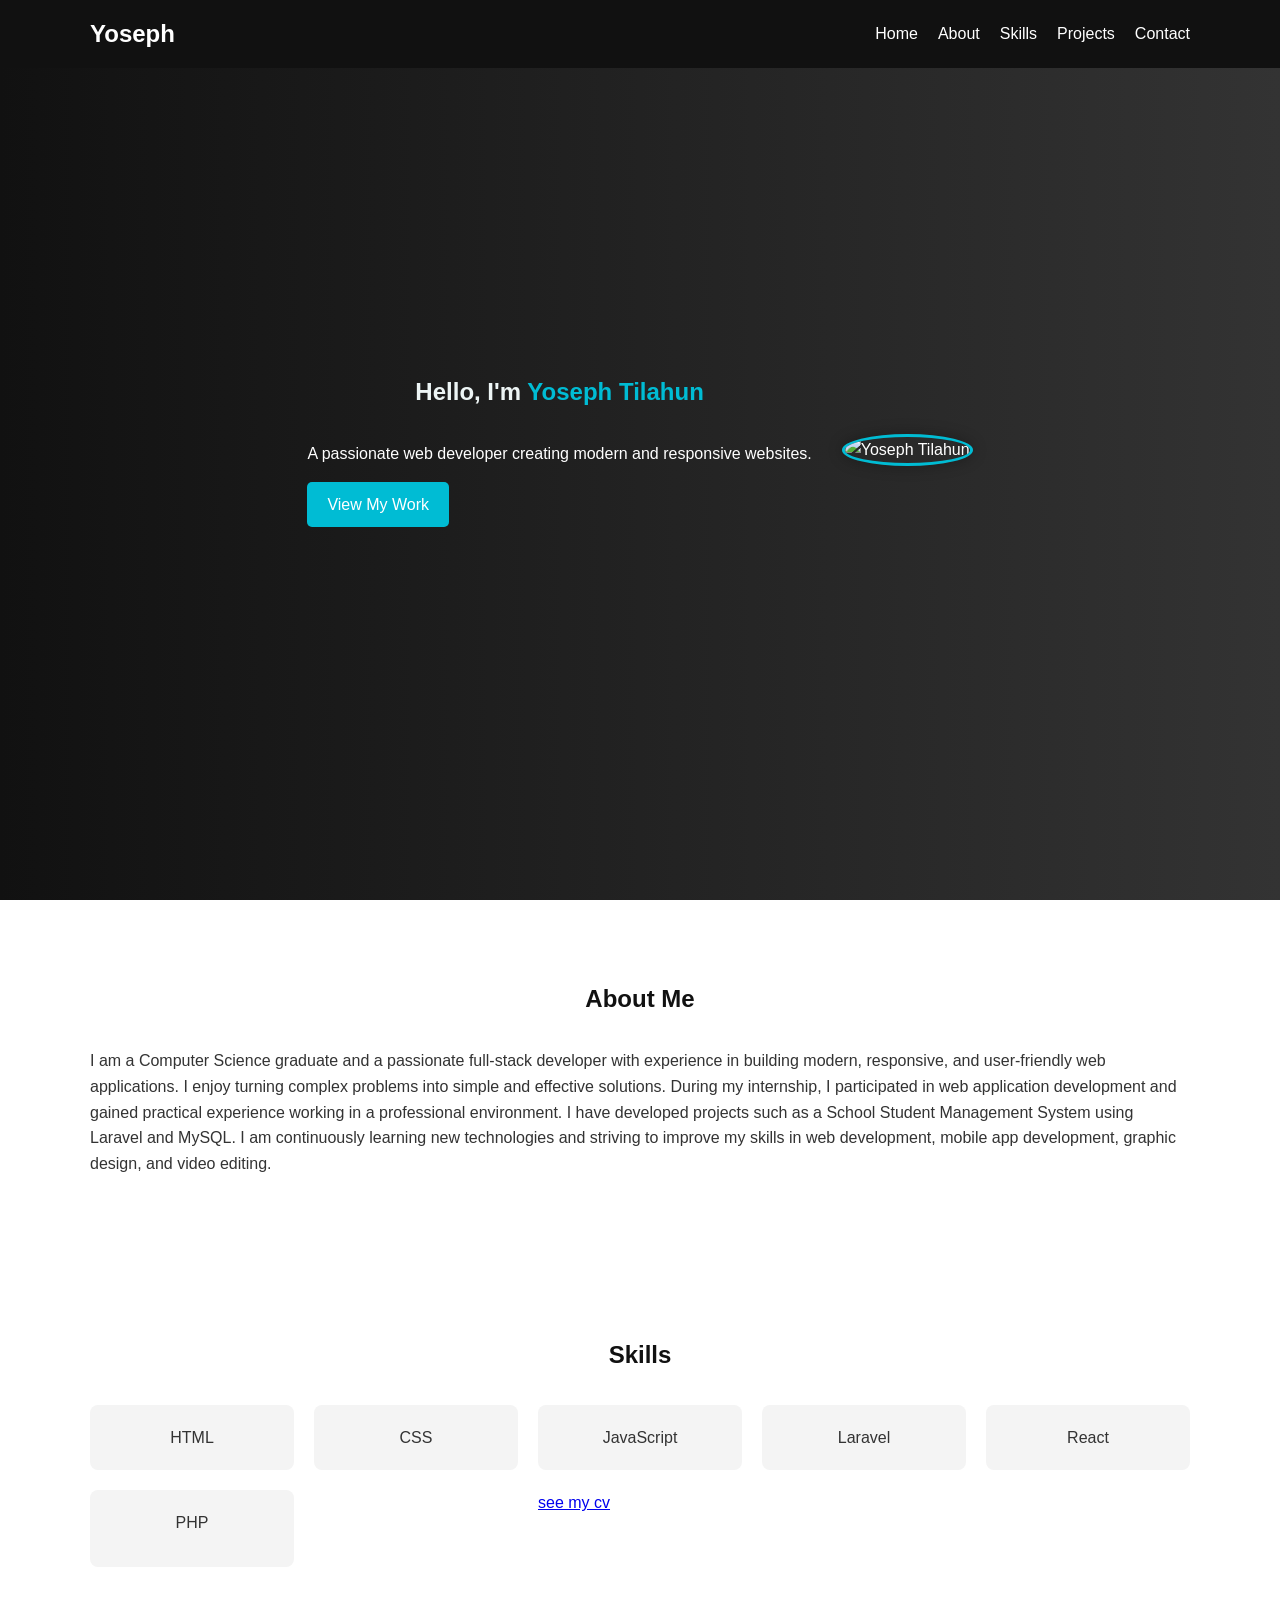
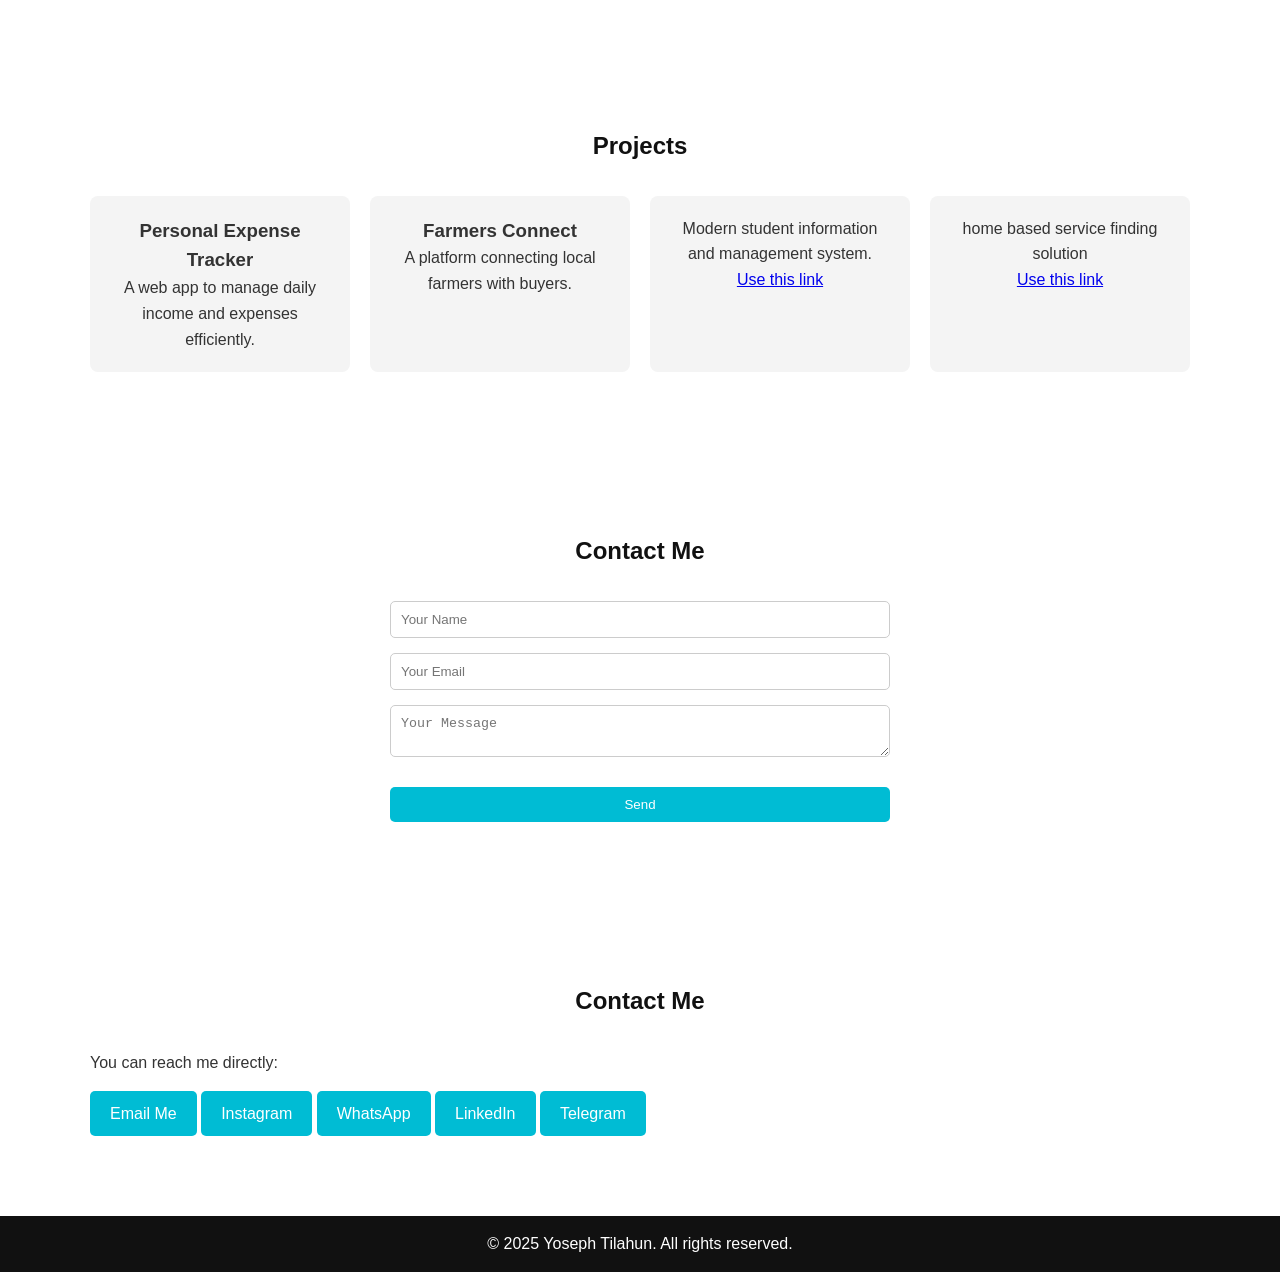
==== index.html @ 57b73307 "i have changed the name to index.html" ====
<!DOCTYPE html>
<html lang="en">

    <head>
        <meta charset="UTF-8" />
        <meta name="viewport" content="width=device-width, initial-scale=1.0" />
        <title>My Portfolio</title>
        <link rel="stylesheet" href="portfolio.css" />
    </head>

    <body>

        <header>
            <div class="container">
                <h1 class="logo">Yoseph</h1>
                <nav id="nav-menu">
                    <ul>
                        <li><a href="#home">Home</a></li>
                        <li><a href="#about">About</a></li>
                        <li><a href="#skills">Skills</a></li>
                        <li><a href="#projects">Projects</a></li>
                        <li><a href="#contact">Contact</a></li>
                    </ul>
                </nav>
                <div class="menu-toggle" id="menu-toggle">☰</div>
            </div>
        </header>

        <!-- Hero Section -->
        <section id="home" class="hero">
            <div class="hero-content">
                <div class="hero-text">
                    <h2 class="greeting">Hello, I'm <span>Yoseph Tilahun</span></h2>
                    <p>A passionate web developer creating modern and responsive websites.</p>
                    <a href="#projects" class="btn">View My Work</a>
                </div>

                <!-- 👇 Your Photo -->
                <div class="hero-photo">
                    <img src="image/yose.JPG" alt="Yoseph Tilahun">
                </div>
            </div>
        </section>

        <!-- About Section -->
        <section id="about">
            <div class="container">
                <h2>About Me</h2>
                <p>
    I am a Computer Science graduate and a passionate full-stack developer with experience in building
    modern, responsive, and user-friendly web applications. I enjoy turning complex problems into
    simple and effective solutions. During my internship, I participated in web application development
    and gained practical experience working in a professional environment. I have developed projects
    such as a School Student Management System using Laravel and MySQL. I am continuously learning new
    technologies and striving to improve my skills in web development, mobile app development, graphic
    design, and video editing.
</p>
            </div>
        </section>

        <!-- Skills Section -->
        <section id="skills">
            <div class="container">
                <h2>Skills</h2>
                <div class="skills-grid">
                    <div class="skill">HTML</div>
                    <div class="skill">CSS</div>
                    <div class="skill">JavaScript</div>
                    <div class="skill">Laravel</div>
                    <div class="skill">React</div>
                    <div class="skill">PHP</div><br><br><br>
                   <div><a href="Cv.docx">see my cv</a></div> 
                </div>
            </div>
        </section>

        <!-- Projects Section -->
        <section id="projects">
            <div class="container">
                <h2>Projects</h2>
                <div class="projects-grid">
                    <div class="project-card">
                        <h3>Personal Expense Tracker</h3>
                        <p>A web app to manage daily income and expenses efficiently.</p>
                    </div>
                    <div class="project-card">
                        <h3>Farmers Connect</h3>
                        <p>A platform connecting local farmers with buyers.</p>
                    </div>
                    <div class="project-card">
                        <p>Modern student information and management system.</p>
                        <a href="https://yoseph.42web.io/highschool/?i=1">Use this link</a>
                    </div>
                       <div class="project-card">
                        <p>home based service finding solution</p>
                        <a href="https://github.com/Yoseph2123/Final-project.git">Use this link</a>
                    </div>
                </div>
            </div>
        </section>

        <!-- Contact Section -->
        <section id="contact">
            <div class="container">
                <h2>Contact Me</h2>
                <form action="portfolio.php" method="POST">
                    <input type="text" name="name" placeholder="Your Name" required />
                    <input type="email" name="email" placeholder="Your Email" required />
                    <textarea name="message" placeholder="Your Message" required></textarea>
                    <button type="submit" class="btn">Send</button>
                </form>


            </div>
        </section>
        <section id="contact">
            <div class="container">
                <h2>Contact Me</h2>
                <p>You can reach me directly:</p>

                <div class="contact-links">
                    <a href="https://mail.google.com/mail/?view=cm&fs=1&to=yositilahun21@gmail.com" target="_blank"
                        class="btn">
                        Email Me
                    </a>
                    <a href="https://www.instagram.com/yoseph3856/" target="_blank" class="btn">
                        Instagram
                    </a>

                    <a href="https://wa.me/251905217674" class="btn">WhatsApp</a>
                    <a href="https://www.linkedin.com/feed/" class="btn">LinkedIn</a>
                    <a href="https://t.me/yosibdu" class="btn">Telegram</a>

                </div>
            </div>
        </section>


        <footer>
            <p>© 2025 Yoseph Tilahun. All rights reserved.</p>
        </footer>

        <script src="portfolio.js"></script>
    </body>

</html>
---- portfolio.css ----
/* General Reset */
* {
    margin: 0;
    padding: 0;
    box-sizing: border-box;
}

body {
    font-family: "Poppins", sans-serif;
    line-height: 1.6;
    color: #333;
}

/* Header */
header {
    background: #111;
    color: #fff;
    padding: 15px 0;
    position: fixed;
    top: 0;
    width: 100%;
    z-index: 100;
}

.container {
    width: 90%;
    max-width: 1100px;
    margin: auto;
}

.logo {
    font-size: 24px;
    font-weight: bold;
}

header .container {
    display: flex;
    justify-content: space-between;
    align-items: center;
}

nav ul {
    display: flex;
    list-style: none;
}

nav ul li {
    margin-left: 20px;
}

nav ul li a {
    color: #fff;
    text-decoration: none;
    transition: color 0.3s;
}

nav ul li a:hover {
    color: #00bcd4;
}

.menu-toggle {
    display: none;
    font-size: 28px;
    cursor: pointer;
}

/* Hero Section */
.hero {
    background: linear-gradient(to right, #111, #333);
    color: #fff;
    min-height: 100vh;
    display: flex;
    align-items: center;
    justify-content: center;
    text-align: center;
    padding-top: 80px;
}

.hero-content {
    display: flex;
    flex-wrap: wrap;
    align-items: center;
    justify-content: center;
    gap: 30px;
}

.hero-text {
    flex: 1 1 300px;
    text-align: left;
}

.hero-photo img {
    width: 200px;
    height: 200px;
    border-radius: 50%;
    object-fit: cover;
    border: 3px solid #00bcd4;
    box-shadow: 0 0 15px rgba(0, 0, 0, 0.3);
}

.hero h2 span {
    color: #00bcd4;
}

.greeting {
    color: #edf5f5;
}

.btn {
    display: inline-block;
    margin-top: 15px;
    padding: 10px 20px;
    background: #00bcd4;
    color: #fff;
    text-decoration: none;
    border-radius: 5px;
    transition: 0.3s;
}

.btn:hover {
    background: #0097a7;
}

/* Other Sections */
section {
    padding: 80px 0;
}

h2 {
    text-align: center;
    margin-bottom: 30px;
    color: #111;
}

/* Skills */
.skills-grid {
    display: grid;
    grid-template-columns: repeat(auto-fit, minmax(200px, 1fr));
    gap: 20px;
}

.skill {
    background: #f4f4f4;
    padding: 20px;
    border-radius: 8px;
    text-align: center;
}

/* Projects */
.projects-grid {
    display: grid;
    grid-template-columns: repeat(auto-fit, minmax(250px, 1fr));
    gap: 20px;
}

.project-card {
    background: #f4f4f4;
    padding: 20px;
    border-radius: 8px;
    text-align: center;
    transition: 0.3s;
}

.project-card:hover {
    background: #e0f7fa;
}

/* Contact */
form {
    display: flex;
    flex-direction: column;
    gap: 15px;
    width: 100%;
    max-width: 500px;
    margin: auto;
}

form input,
form textarea {
    padding: 10px;
    border: 1px solid #ccc;
    border-radius: 5px;
}

form button {
    background: #00bcd4;
    color: #fff;
    padding: 10px;
    border: none;
    border-radius: 5px;
    cursor: pointer;
}

/* Footer */
footer {
    background: #111;
    color: #fff;
    text-align: center;
    padding: 15px 0;
}

/* Responsive */
@media (max-width: 768px) {
    nav ul {
        flex-direction: column;
        display: none;
    }

    nav ul.active {
        display: flex;
    }

    .menu-toggle {
        display: block;
    }

    .hero-content {
        flex-direction: column;
        text-align: center;
    }
}
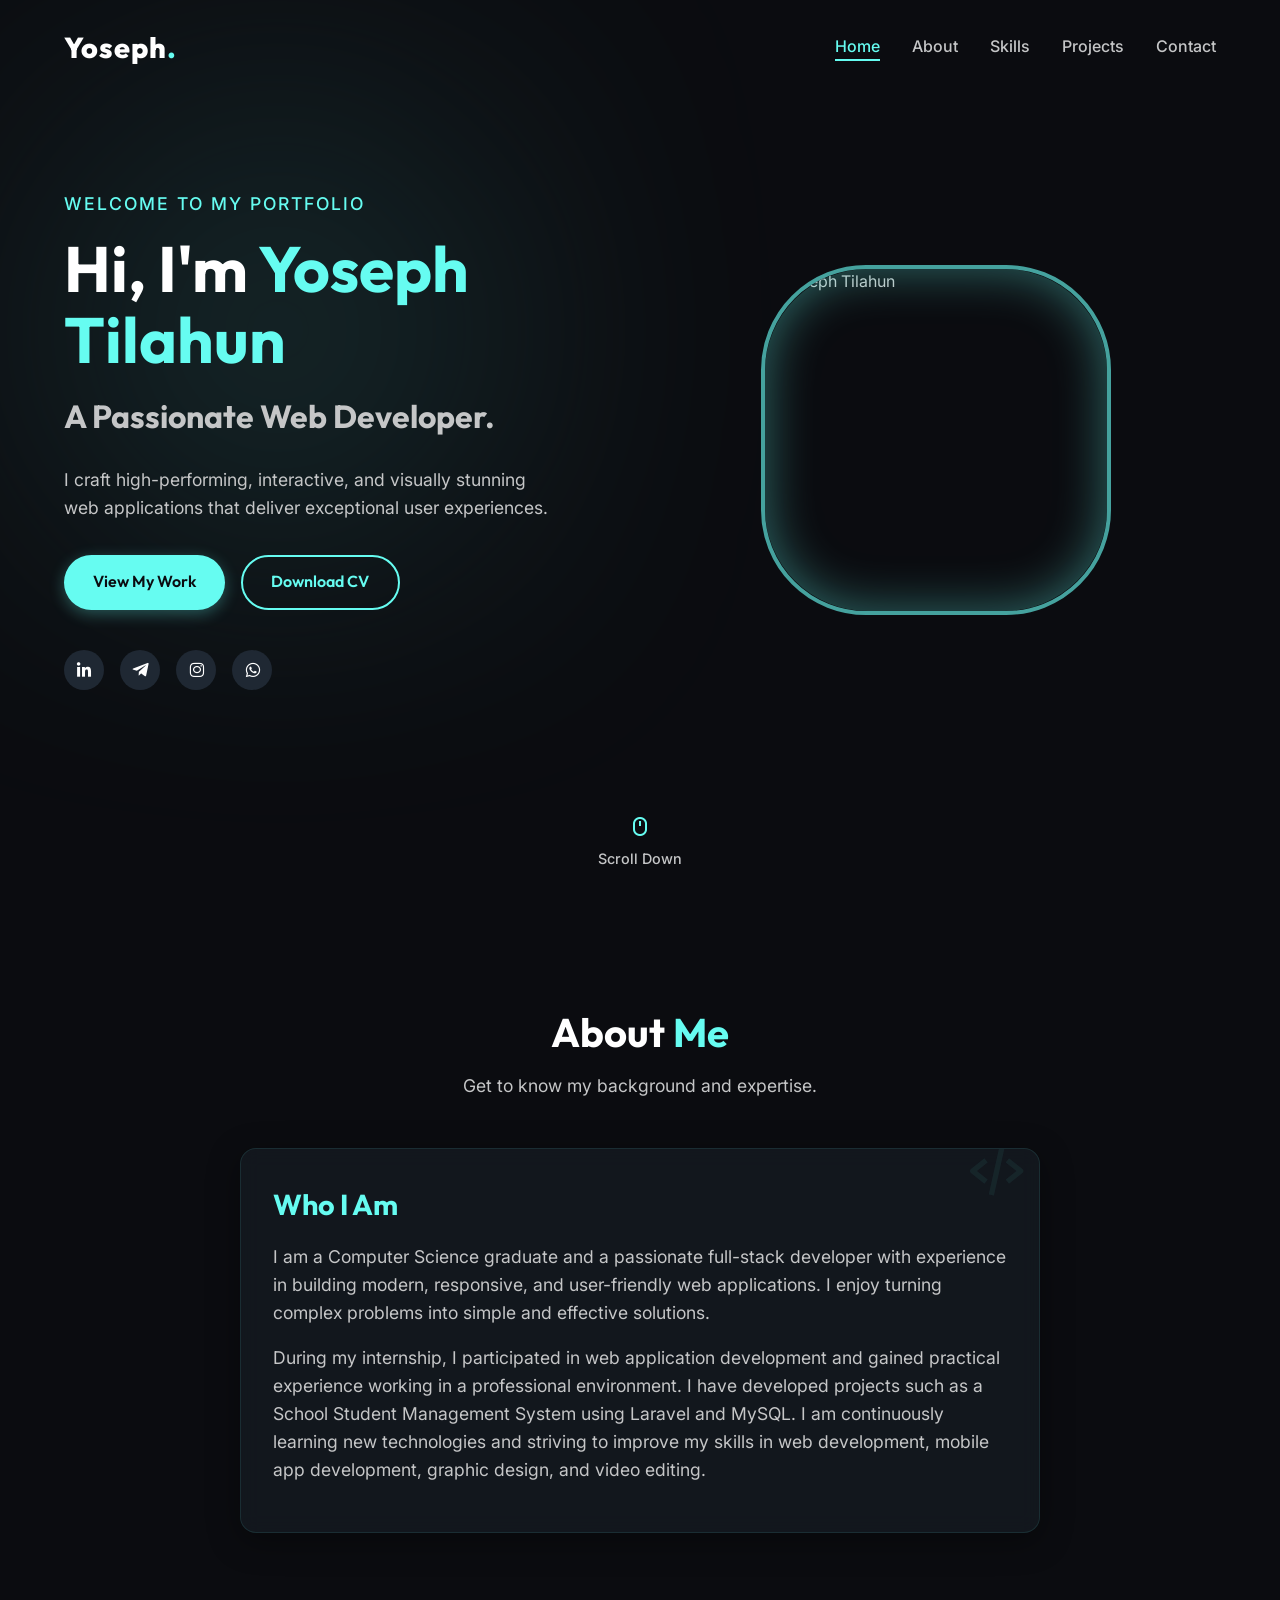
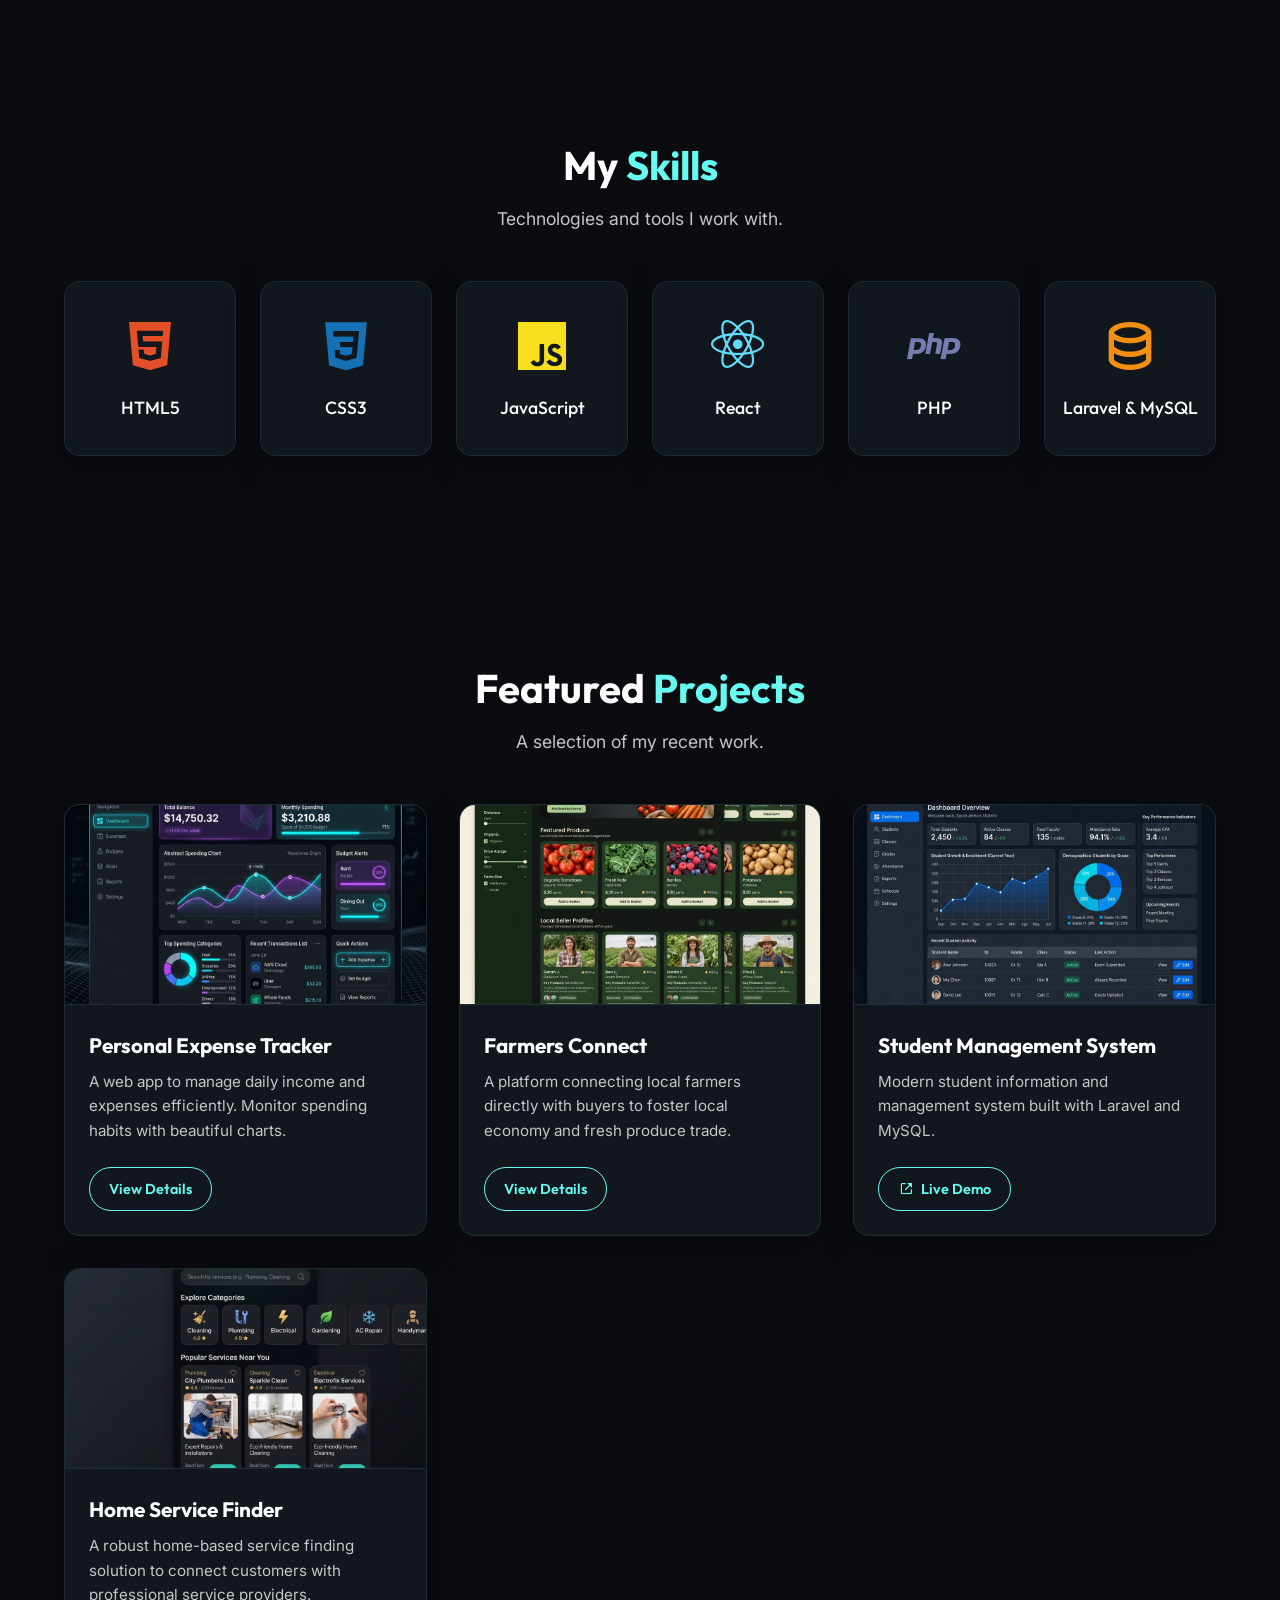
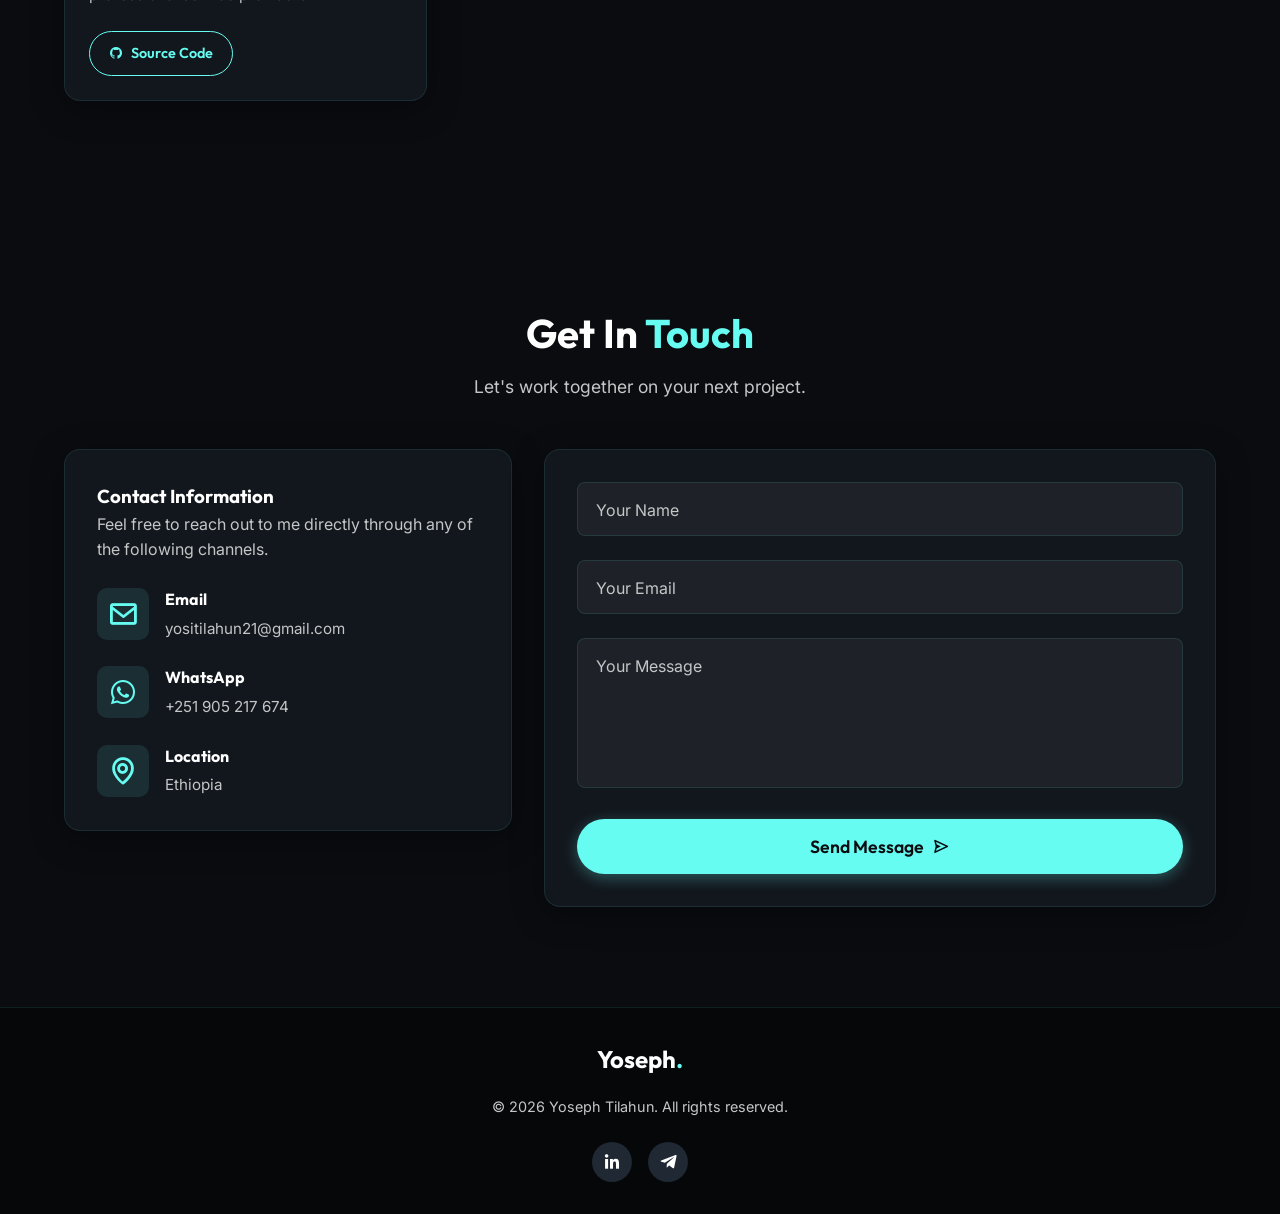
==== commit 7b2ed918: "hi" ====
--- a/index.html
+++ b/index.html
@@ -1,146 +1,263 @@
 <!DOCTYPE html>
 <html lang="en">
-
-    <head>
-        <meta charset="UTF-8" />
-        <meta name="viewport" content="width=device-width, initial-scale=1.0" />
-        <title>My Portfolio</title>
-        <link rel="stylesheet" href="portfolio.css" />
-    </head>
-
-    <body>
-
-        <header>
-            <div class="container">
-                <h1 class="logo">Yoseph</h1>
-                <nav id="nav-menu">
-                    <ul>
-                        <li><a href="#home">Home</a></li>
-                        <li><a href="#about">About</a></li>
-                        <li><a href="#skills">Skills</a></li>
-                        <li><a href="#projects">Projects</a></li>
-                        <li><a href="#contact">Contact</a></li>
-                    </ul>
-                </nav>
-                <div class="menu-toggle" id="menu-toggle">☰</div>
-            </div>
-        </header>
-
+<head>
+    <meta charset="UTF-8" />
+    <meta name="viewport" content="width=device-width, initial-scale=1.0" />
+    <title>Yoseph Tilahun - Portfolio</title>
+    <!-- Google Fonts -->
+    <link href="https://fonts.googleapis.com/css2?family=Inter:wght@300;400;500;600&family=Outfit:wght@400;600;700;800&display=swap" rel="stylesheet">
+    <!-- Boxicons for modern icons -->
+    <link href='https://unpkg.com/boxicons@2.1.4/css/boxicons.min.css' rel='stylesheet'>
+    <link rel="stylesheet" href="portfolio.css" />
+</head>
+<body>
+    <!-- Navbar -->
+    <header class="header">
+        <div class="container nav-container">
+            <a href="#home" class="logo">Yoseph<span>.</span></a>
+            <nav id="nav-menu" class="nav-menu">
+                <ul class="nav-list">
+                    <li><a href="#home" class="nav-link active">Home</a></li>
+                    <li><a href="#about" class="nav-link">About</a></li>
+                    <li><a href="#skills" class="nav-link">Skills</a></li>
+                    <li><a href="#projects" class="nav-link">Projects</a></li>
+                    <li><a href="#contact" class="nav-link">Contact</a></li>
+                </ul>
+            </nav>
+            <div class="menu-toggle" id="menu-toggle">
+                <i class='bx bx-menu'></i>
+            </div>
+        </div>
+    </header>
+
+    <main>
         <!-- Hero Section -->
-        <section id="home" class="hero">
-            <div class="hero-content">
-                <div class="hero-text">
-                    <h2 class="greeting">Hello, I'm <span>Yoseph Tilahun</span></h2>
-                    <p>A passionate web developer creating modern and responsive websites.</p>
-                    <a href="#projects" class="btn">View My Work</a>
-                </div>
-
-                <!-- 👇 Your Photo -->
-                <div class="hero-photo">
-                    <img src="image/yose.JPG" alt="Yoseph Tilahun">
-                </div>
+        <section id="home" class="hero section">
+            <div class="container hero-container grid">
+                <div class="hero-text reveal">
+                    <span class="subtitle">Welcome to my portfolio</span>
+                    <h1 class="title">Hi, I'm <span class="accent">Yoseph Tilahun</span></h1>
+                    <h2 class="role typing-text">A Passionate Web Developer.</h2>
+                    <p class="description">
+                        I craft high-performing, interactive, and visually stunning web applications that deliver exceptional user experiences.
+                    </p>
+                    <div class="hero-btns">
+                        <a href="#projects" class="btn btn-primary">View My Work</a>
+                        <a href="Cv5.pdf" class="btn btn-secondary">Download CV</a>
+                    </div>
+                    <div class="social-links">
+                        <a href="https://www.linkedin.com/feed/" target="_blank"><i class='bx bxl-linkedin'></i></a>
+                        <a href="https://t.me/yosibdu" target="_blank"><i class='bx bxl-telegram'></i></a>
+                        <a href="https://www.instagram.com/yoseph3856/" target="_blank"><i class='bx bxl-instagram'></i></a>
+                        <a href="https://wa.me/251905217674" target="_blank"><i class='bx bxl-whatsapp'></i></a>
+                    </div>
+                </div>
+
+                <div class="hero-image reveal">
+                    <div class="image-wrapper">
+                        <img src="image/yose.JPG" alt="Yoseph Tilahun">
+                        <div class="glow-effect"></div>
+                    </div>
+                </div>
+            </div>
+            <div class="scroll-down">
+                <a href="#about"><i class='bx bx-mouse'></i> Scroll Down</a>
             </div>
         </section>
 
         <!-- About Section -->
-        <section id="about">
-            <div class="container">
-                <h2>About Me</h2>
-                <p>
-    I am a Computer Science graduate and a passionate full-stack developer with experience in building
-    modern, responsive, and user-friendly web applications. I enjoy turning complex problems into
-    simple and effective solutions. During my internship, I participated in web application development
-    and gained practical experience working in a professional environment. I have developed projects
-    such as a School Student Management System using Laravel and MySQL. I am continuously learning new
-    technologies and striving to improve my skills in web development, mobile app development, graphic
-    design, and video editing.
-</p>
+        <section id="about" class="about section">
+            <div class="container">
+                <div class="section-title reveal">
+                    <h2>About <span class="accent">Me</span></h2>
+                    <p>Get to know my background and expertise.</p>
+                </div>
+                <div class="about-content grid reveal">
+                    <div class="about-text glass-card">
+                        <i class='bx bx-code-alt about-icon'></i>
+                        <h3>Who I Am</h3>
+                        <p>
+                            I am a Computer Science graduate and a passionate full-stack developer with experience in building
+                            modern, responsive, and user-friendly web applications. I enjoy turning complex problems into
+                            simple and effective solutions.
+                        </p>
+                        <p>
+                            During my internship, I participated in web application development and gained practical experience working in a professional environment. I have developed projects such as a School Student Management System using Laravel and MySQL. I am continuously learning new technologies and striving to improve my skills in web development, mobile app development, graphic design, and video editing.
+                        </p>
+                    </div>
+                </div>
             </div>
         </section>
 
         <!-- Skills Section -->
-        <section id="skills">
-            <div class="container">
-                <h2>Skills</h2>
-                <div class="skills-grid">
-                    <div class="skill">HTML</div>
-                    <div class="skill">CSS</div>
-                    <div class="skill">JavaScript</div>
-                    <div class="skill">Laravel</div>
-                    <div class="skill">React</div>
-                    <div class="skill">PHP</div><br><br><br>
-                   <div><a href="Cv.docx">see my cv</a></div> 
+        <section id="skills" class="skills section">
+            <div class="container">
+                <div class="section-title reveal">
+                    <h2>My <span class="accent">Skills</span></h2>
+                    <p>Technologies and tools I work with.</p>
+                </div>
+                <div class="skills-grid grid reveal">
+                    <div class="skill-card glass-card">
+                        <i class='bx bxl-html5 skill-icon html'></i>
+                        <h3>HTML5</h3>
+                    </div>
+                    <div class="skill-card glass-card">
+                        <i class='bx bxl-css3 skill-icon css'></i>
+                        <h3>CSS3</h3>
+                    </div>
+                    <div class="skill-card glass-card">
+                        <i class='bx bxl-javascript skill-icon js'></i>
+                        <h3>JavaScript</h3>
+                    </div>
+                    <div class="skill-card glass-card">
+                        <i class='bx bxl-react skill-icon react'></i>
+                        <h3>React</h3>
+                    </div>
+                    <div class="skill-card glass-card">
+                        <i class='bx bxl-php skill-icon php'></i>
+                        <h3>PHP</h3>
+                    </div>
+                    <div class="skill-card glass-card">
+                        <i class='bx bx-data skill-icon db'></i>
+                        <h3>Laravel & MySQL</h3>
+                    </div>
                 </div>
             </div>
         </section>
 
         <!-- Projects Section -->
-        <section id="projects">
-            <div class="container">
-                <h2>Projects</h2>
-                <div class="projects-grid">
-                    <div class="project-card">
-                        <h3>Personal Expense Tracker</h3>
-                        <p>A web app to manage daily income and expenses efficiently.</p>
-                    </div>
-                    <div class="project-card">
-                        <h3>Farmers Connect</h3>
-                        <p>A platform connecting local farmers with buyers.</p>
-                    </div>
-                    <div class="project-card">
-                        <p>Modern student information and management system.</p>
-                        <a href="https://yoseph.42web.io/highschool/?i=1">Use this link</a>
-                    </div>
-                       <div class="project-card">
-                        <p>home based service finding solution</p>
-                        <a href="https://github.com/Yoseph2123/Final-project.git">Use this link</a>
-                    </div>
+        <section id="projects" class="projects section">
+            <div class="container">
+                <div class="section-title reveal">
+                    <h2>Featured <span class="accent">Projects</span></h2>
+                    <p>A selection of my recent work.</p>
+                </div>
+                <div class="projects-grid grid">
+                    
+                    <!-- Project 1 -->
+                    <div class="project-card glass-card reveal">
+                        <div class="project-img">
+                            <img src="image/expense_tracker_mockup_1782330623655.png" alt="Personal Expense Tracker">
+                        </div>
+                        <div class="project-info">
+                            <h3>Personal Expense Tracker</h3>
+                            <p>A web app to manage daily income and expenses efficiently. Monitor spending habits with beautiful charts.</p>
+                            <a href="#" class="btn btn-sm">View Details</a>
+                        </div>
+                    </div>
+
+                    <!-- Project 2 -->
+                    <div class="project-card glass-card reveal">
+                        <div class="project-img">
+                            <img src="image/farmers_connect_mockup_1782330639150.png" alt="Farmers Connect">
+                        </div>
+                        <div class="project-info">
+                            <h3>Farmers Connect</h3>
+                            <p>A platform connecting local farmers directly with buyers to foster local economy and fresh produce trade.</p>
+                            <a href="#" class="btn btn-sm">View Details</a>
+                        </div>
+                    </div>
+
+                    <!-- Project 3 -->
+                    <div class="project-card glass-card reveal">
+                        <div class="project-img">
+                            <img src="image/student_management_mockup_1782330650558.png" alt="Student Management System">
+                        </div>
+                        <div class="project-info">
+                            <h3>Student Management System</h3>
+                            <p>Modern student information and management system built with Laravel and MySQL.</p>
+                            <a href="https://yoseph.42web.io/highschool/?i=1" target="_blank" class="btn btn-sm"><i class='bx bx-link-external'></i> Live Demo</a>
+                        </div>
+                    </div>
+
+                    <!-- Project 4 -->
+                    <div class="project-card glass-card reveal">
+                        <div class="project-img">
+                            <img src="image/home_service_mockup_1782330663756.png" alt="Home Service App">
+                        </div>
+                        <div class="project-info">
+                            <h3>Home Service Finder</h3>
+                            <p>A robust home-based service finding solution to connect customers with professional service providers.</p>
+                            <a href="https://github.com/Yoseph2123/Final-project.git" target="_blank" class="btn btn-sm"><i class='bx bxl-github'></i> Source Code</a>
+                        </div>
+                    </div>
+
                 </div>
             </div>
         </section>
 
         <!-- Contact Section -->
-        <section id="contact">
-            <div class="container">
-                <h2>Contact Me</h2>
-                <form action="portfolio.php" method="POST">
-                    <input type="text" name="name" placeholder="Your Name" required />
-                    <input type="email" name="email" placeholder="Your Email" required />
-                    <textarea name="message" placeholder="Your Message" required></textarea>
-                    <button type="submit" class="btn">Send</button>
-                </form>
-
-
-            </div>
-        </section>
-        <section id="contact">
-            <div class="container">
-                <h2>Contact Me</h2>
-                <p>You can reach me directly:</p>
-
-                <div class="contact-links">
-                    <a href="https://mail.google.com/mail/?view=cm&fs=1&to=yositilahun21@gmail.com" target="_blank"
-                        class="btn">
-                        Email Me
-                    </a>
-                    <a href="https://www.instagram.com/yoseph3856/" target="_blank" class="btn">
-                        Instagram
-                    </a>
-
-                    <a href="https://wa.me/251905217674" class="btn">WhatsApp</a>
-                    <a href="https://www.linkedin.com/feed/" class="btn">LinkedIn</a>
-                    <a href="https://t.me/yosibdu" class="btn">Telegram</a>
-
-                </div>
-            </div>
-        </section>
-
-
-        <footer>
-            <p>© 2025 Yoseph Tilahun. All rights reserved.</p>
-        </footer>
-
-        <script src="portfolio.js"></script>
-    </body>
-
+        <section id="contact" class="contact section">
+            <div class="container">
+                <div class="section-title reveal">
+                    <h2>Get In <span class="accent">Touch</span></h2>
+                    <p>Let's work together on your next project.</p>
+                </div>
+                <div class="contact-content grid reveal">
+                    <div class="contact-info glass-card">
+                        <h3>Contact Information</h3>
+                        <p>Feel free to reach out to me directly through any of the following channels.</p>
+                        
+                        <div class="info-item">
+                            <i class='bx bx-envelope'></i>
+                            <div>
+                                <h4>Email</h4>
+                                <a href="mailto:yositilahun21@gmail.com">yositilahun21@gmail.com</a>
+                            </div>
+                        </div>
+                        
+                        <div class="info-item">
+                            <i class='bx bxl-whatsapp'></i>
+                            <div>
+                                <h4>WhatsApp</h4>
+                                <a href="https://wa.me/251905217674" target="_blank">+251 905 217 674</a>
+                            </div>
+                        </div>
+
+                        <div class="info-item">
+                            <i class='bx bx-map'></i>
+                            <div>
+                                <h4>Location</h4>
+                                <span>Ethiopia</span>
+                            </div>
+                        </div>
+                    </div>
+
+                    <div class="contact-form glass-card">
+                        <form action="portfolio.php" method="POST" id="contactForm">
+                            <div class="input-group">
+                                <input type="text" name="name" id="name" required placeholder=" " />
+                                <label for="name">Your Name</label>
+                            </div>
+                            <div class="input-group">
+                                <input type="email" name="email" id="email" required placeholder=" " />
+                                <label for="email">Your Email</label>
+                            </div>
+                            <div class="input-group">
+                                <textarea name="message" id="message" required placeholder=" "></textarea>
+                                <label for="message">Your Message</label>
+                            </div>
+                            <button type="submit" class="btn btn-primary submit-btn">
+                                Send Message <i class='bx bx-send'></i>
+                            </button>
+                        </form>
+                    </div>
+                </div>
+            </div>
+        </section>
+    </main>
+
+    <footer class="footer">
+        <div class="container footer-container">
+            <div class="footer-logo">Yoseph<span>.</span></div>
+            <p>© 2026 Yoseph Tilahun. All rights reserved.</p>
+            <div class="social-links footer-socials">
+                <a href="https://www.linkedin.com/feed/" target="_blank"><i class='bx bxl-linkedin'></i></a>
+                <a href="https://t.me/yosibdu" target="_blank"><i class='bx bxl-telegram'></i></a>
+            </div>
+        </div>
+    </footer>
+
+    <script src="portfolio.js"></script>
+</body>
 </html>
--- a/portfolio.css
+++ b/portfolio.css
@@ -1,221 +1,731 @@
-/* General Reset */
+/* --- CSS VARIABLES --- */
+:root {
+    --bg-color: #0b0c10;
+    --surface-color: #1f2833;
+    --text-main: #c5c6c7;
+    --text-light: #ffffff;
+    --accent-color: #66fcf1;
+    --accent-dark: #45a29e;
+    
+    --glass-bg: rgba(31, 40, 51, 0.4);
+    --glass-border: rgba(102, 252, 241, 0.1);
+    --glass-shadow: 0 8px 32px 0 rgba(0, 0, 0, 0.37);
+
+    --font-heading: 'Outfit', sans-serif;
+    --font-body: 'Inter', sans-serif;
+
+    --transition: all 0.3s cubic-bezier(0.25, 0.8, 0.25, 1);
+}
+
+/* --- RESET --- */
 * {
     margin: 0;
     padding: 0;
     box-sizing: border-box;
+    scroll-behavior: smooth;
 }
 
 body {
-    font-family: "Poppins", sans-serif;
+    font-family: var(--font-body);
+    background-color: var(--bg-color);
+    color: var(--text-main);
     line-height: 1.6;
-    color: #333;
-}
-
-/* Header */
-header {
-    background: #111;
-    color: #fff;
-    padding: 15px 0;
+    overflow-x: hidden;
+}
+
+h1, h2, h3, h4, .logo {
+    font-family: var(--font-heading);
+    color: var(--text-light);
+}
+
+ul {
+    list-style: none;
+}
+
+a {
+    text-decoration: none;
+    color: inherit;
+    transition: var(--transition);
+}
+
+img {
+    max-width: 100%;
+    height: auto;
+    display: block;
+}
+
+.container {
+    width: 90%;
+    max-width: 1200px;
+    margin: 0 auto;
+}
+
+.grid {
+    display: grid;
+    gap: 2rem;
+}
+
+.section {
+    padding: 100px 0;
+}
+
+.section-title {
+    text-align: center;
+    margin-bottom: 3rem;
+}
+
+.section-title h2 {
+    font-size: 2.5rem;
+    font-weight: 700;
+    margin-bottom: 0.5rem;
+}
+
+.section-title p {
+    font-size: 1.1rem;
+    color: var(--text-main);
+}
+
+.accent {
+    color: var(--accent-color);
+}
+
+/* --- GLASSMORPHISM CARD --- */
+.glass-card {
+    background: var(--glass-bg);
+    backdrop-filter: blur(10px);
+    -webkit-backdrop-filter: blur(10px);
+    border: 1px solid var(--glass-border);
+    border-radius: 16px;
+    padding: 2rem;
+    box-shadow: var(--glass-shadow);
+    transition: var(--transition);
+}
+
+.glass-card:hover {
+    transform: translateY(-5px);
+    border-color: rgba(102, 252, 241, 0.3);
+    box-shadow: 0 12px 40px 0 rgba(0, 0, 0, 0.5);
+}
+
+/* --- BUTTONS --- */
+.btn {
+    display: inline-flex;
+    align-items: center;
+    justify-content: center;
+    gap: 0.5rem;
+    padding: 0.8rem 1.8rem;
+    border-radius: 30px;
+    font-weight: 600;
+    font-family: var(--font-heading);
+    cursor: pointer;
+    transition: var(--transition);
+    border: none;
+    outline: none;
+}
+
+.btn-primary {
+    background: var(--accent-color);
+    color: var(--bg-color);
+    box-shadow: 0 4px 15px rgba(102, 252, 241, 0.3);
+}
+
+.btn-primary:hover {
+    background: var(--text-light);
+    box-shadow: 0 6px 20px rgba(255, 255, 255, 0.4);
+    transform: translateY(-2px);
+}
+
+.btn-secondary {
+    background: transparent;
+    color: var(--accent-color);
+    border: 2px solid var(--accent-color);
+}
+
+.btn-secondary:hover {
+    background: rgba(102, 252, 241, 0.1);
+    transform: translateY(-2px);
+}
+
+.btn-sm {
+    padding: 0.6rem 1.2rem;
+    font-size: 0.9rem;
+    border: 1px solid var(--accent-color);
+    color: var(--accent-color);
+}
+.btn-sm:hover {
+    background: var(--accent-color);
+    color: var(--bg-color);
+}
+
+/* --- HEADER --- */
+.header {
     position: fixed;
     top: 0;
+    left: 0;
     width: 100%;
-    z-index: 100;
-}
-
-.container {
-    width: 90%;
-    max-width: 1100px;
-    margin: auto;
+    z-index: 1000;
+    transition: var(--transition);
+    padding: 1.5rem 0;
+}
+
+.header.scrolled {
+    background: rgba(11, 12, 16, 0.9);
+    backdrop-filter: blur(10px);
+    padding: 1rem 0;
+    box-shadow: 0 2px 10px rgba(0,0,0,0.3);
+}
+
+.nav-container {
+    display: flex;
+    justify-content: space-between;
+    align-items: center;
 }
 
 .logo {
-    font-size: 24px;
-    font-weight: bold;
-}
-
-header .container {
-    display: flex;
-    justify-content: space-between;
-    align-items: center;
-}
-
-nav ul {
-    display: flex;
-    list-style: none;
-}
-
-nav ul li {
-    margin-left: 20px;
-}
-
-nav ul li a {
-    color: #fff;
-    text-decoration: none;
-    transition: color 0.3s;
-}
-
-nav ul li a:hover {
-    color: #00bcd4;
+    font-size: 1.8rem;
+    font-weight: 800;
+    letter-spacing: 1px;
+}
+
+.logo span {
+    color: var(--accent-color);
+}
+
+.nav-list {
+    display: flex;
+    gap: 2rem;
+}
+
+.nav-link {
+    font-weight: 500;
+    font-size: 1rem;
+    position: relative;
+}
+
+.nav-link::after {
+    content: '';
+    position: absolute;
+    bottom: -5px;
+    left: 0;
+    width: 0;
+    height: 2px;
+    background: var(--accent-color);
+    transition: var(--transition);
+}
+
+.nav-link:hover::after, .nav-link.active::after {
+    width: 100%;
+}
+
+.nav-link:hover, .nav-link.active {
+    color: var(--accent-color);
 }
 
 .menu-toggle {
     display: none;
-    font-size: 28px;
+    font-size: 2rem;
+    color: var(--text-light);
     cursor: pointer;
 }
 
-/* Hero Section */
+/* --- HERO SECTION --- */
 .hero {
-    background: linear-gradient(to right, #111, #333);
-    color: #fff;
     min-height: 100vh;
     display: flex;
     align-items: center;
+    position: relative;
+    padding-top: 80px;
+}
+
+.hero::before {
+    content: '';
+    position: absolute;
+    top: 20%;
+    left: 10%;
+    width: 300px;
+    height: 300px;
+    background: var(--accent-dark);
+    filter: blur(150px);
+    border-radius: 50%;
+    z-index: -1;
+    opacity: 0.5;
+    animation: float 6s ease-in-out infinite;
+}
+
+.hero-container {
+    grid-template-columns: 1fr 1fr;
+    align-items: center;
+}
+
+.subtitle {
+    font-size: 1.1rem;
+    color: var(--accent-color);
+    font-weight: 500;
+    letter-spacing: 2px;
+    text-transform: uppercase;
+    display: block;
+    margin-bottom: 1rem;
+}
+
+.title {
+    font-size: 4rem;
+    line-height: 1.1;
+    margin-bottom: 1rem;
+}
+
+.role {
+    font-size: 2rem;
+    margin-bottom: 1.5rem;
+    color: var(--text-main);
+}
+
+.hero-text .description {
+    font-size: 1.1rem;
+    max-width: 500px;
+    margin-bottom: 2rem;
+}
+
+.hero-btns {
+    display: flex;
+    gap: 1rem;
+    margin-bottom: 2.5rem;
+}
+
+.social-links {
+    display: flex;
+    gap: 1rem;
+}
+
+.social-links a {
+    display: inline-flex;
+    align-items: center;
     justify-content: center;
+    width: 40px;
+    height: 40px;
+    border-radius: 50%;
+    background: var(--surface-color);
+    color: var(--text-light);
+    font-size: 1.2rem;
+    transition: var(--transition);
+}
+
+.social-links a:hover {
+    background: var(--accent-color);
+    color: var(--bg-color);
+    transform: translateY(-3px);
+}
+
+.hero-image {
+    display: flex;
+    justify-content: center;
+    position: relative;
+}
+
+.image-wrapper {
+    position: relative;
+    width: 350px;
+    height: 350px;
+    border-radius: 30%;
+    overflow: hidden;
+    border: 4px solid var(--accent-dark);
+}
+
+.image-wrapper img {
+    width: 100%;
+    height: 100%;
+    object-fit: cover;
+    transition: var(--transition);
+}
+
+.image-wrapper:hover img {
+    transform: scale(1.05);
+}
+
+.glow-effect {
+    position: absolute;
+    top: 0;
+    left: 0;
+    width: 100%;
+    height: 100%;
+    box-shadow: inset 0 0 50px rgba(102, 252, 241, 0.4);
+    pointer-events: none;
+    border-radius: 30%;
+}
+
+.scroll-down {
+    position: absolute;
+    bottom: 30px;
+    left: 50%;
+    transform: translateX(-50%);
+    animation: bounce 2s infinite;
+}
+
+.scroll-down a {
+    display: flex;
+    flex-direction: column;
+    align-items: center;
+    gap: 0.5rem;
+    font-size: 0.9rem;
+    color: var(--text-main);
+    font-weight: 500;
+}
+
+.scroll-down i {
+    font-size: 1.5rem;
+    color: var(--accent-color);
+}
+
+@keyframes float {
+    0% { transform: translateY(0); }
+    50% { transform: translateY(-20px); }
+    100% { transform: translateY(0); }
+}
+
+@keyframes bounce {
+    0%, 20%, 50%, 80%, 100% { transform: translateY(0) translateX(-50%); }
+    40% { transform: translateY(-10px) translateX(-50%); }
+    60% { transform: translateY(-5px) translateX(-50%); }
+}
+
+/* --- ABOUT SECTION --- */
+.about-content {
+    grid-template-columns: 1fr;
+    max-width: 800px;
+    margin: 0 auto;
+}
+
+.about-text {
+    position: relative;
+    overflow: hidden;
+}
+
+.about-icon {
+    font-size: 4rem;
+    color: var(--accent-dark);
+    position: absolute;
+    top: -10px;
+    right: 10px;
+    opacity: 0.1;
+}
+
+.about-text h3 {
+    font-size: 1.8rem;
+    margin-bottom: 1rem;
+    color: var(--accent-color);
+}
+
+.about-text p {
+    margin-bottom: 1rem;
+    font-size: 1.1rem;
+}
+
+/* --- SKILLS SECTION --- */
+.skills-grid {
+    grid-template-columns: repeat(auto-fit, minmax(150px, 1fr));
+    gap: 1.5rem;
+}
+
+.skill-card {
     text-align: center;
-    padding-top: 80px;
-}
-
-.hero-content {
-    display: flex;
-    flex-wrap: wrap;
+    padding: 2rem 1rem;
+    display: flex;
+    flex-direction: column;
     align-items: center;
     justify-content: center;
-    gap: 30px;
-}
-
-.hero-text {
-    flex: 1 1 300px;
-    text-align: left;
-}
-
-.hero-photo img {
-    width: 200px;
+    gap: 1rem;
+}
+
+.skill-icon {
+    font-size: 4rem;
+    transition: var(--transition);
+}
+
+.skill-card:hover .skill-icon {
+    transform: scale(1.1);
+}
+
+.skill-icon.html { color: #e34f26; }
+.skill-icon.css { color: #1572b6; }
+.skill-icon.js { color: #f7df1e; }
+.skill-icon.react { color: #61dafb; }
+.skill-icon.php { color: #777bb4; }
+.skill-icon.db { color: #f29111; }
+
+.skill-card h3 {
+    font-size: 1.1rem;
+    font-weight: 500;
+}
+
+/* --- PROJECTS SECTION --- */
+.projects-grid {
+    grid-template-columns: repeat(auto-fit, minmax(320px, 1fr));
+}
+
+.project-card {
+    padding: 0;
+    overflow: hidden;
+    display: flex;
+    flex-direction: column;
+}
+
+.project-img {
+    width: 100%;
     height: 200px;
-    border-radius: 50%;
+    overflow: hidden;
+    border-bottom: 1px solid var(--glass-border);
+}
+
+.project-img img {
+    width: 100%;
+    height: 100%;
     object-fit: cover;
-    border: 3px solid #00bcd4;
-    box-shadow: 0 0 15px rgba(0, 0, 0, 0.3);
-}
-
-.hero h2 span {
-    color: #00bcd4;
-}
-
-.greeting {
-    color: #edf5f5;
-}
-
-.btn {
-    display: inline-block;
-    margin-top: 15px;
-    padding: 10px 20px;
-    background: #00bcd4;
-    color: #fff;
-    text-decoration: none;
-    border-radius: 5px;
-    transition: 0.3s;
-}
-
-.btn:hover {
-    background: #0097a7;
-}
-
-/* Other Sections */
-section {
-    padding: 80px 0;
-}
-
-h2 {
+    transition: transform 0.5s ease;
+}
+
+.project-card:hover .project-img img {
+    transform: scale(1.1);
+}
+
+.project-info {
+    padding: 1.5rem;
+    display: flex;
+    flex-direction: column;
+    flex-grow: 1;
+}
+
+.project-info h3 {
+    font-size: 1.3rem;
+    margin-bottom: 0.5rem;
+    color: var(--text-light);
+}
+
+.project-info p {
+    font-size: 0.95rem;
+    margin-bottom: 1.5rem;
+    flex-grow: 1;
+}
+
+.project-info .btn-sm {
+    align-self: flex-start;
+}
+
+/* --- CONTACT SECTION --- */
+.contact-content {
+    grid-template-columns: 1fr 1.5fr;
+    align-items: start;
+}
+
+.info-item {
+    display: flex;
+    align-items: center;
+    gap: 1rem;
+    margin-top: 1.5rem;
+}
+
+.info-item i {
+    font-size: 2rem;
+    color: var(--accent-color);
+    background: rgba(102, 252, 241, 0.1);
+    padding: 10px;
+    border-radius: 10px;
+}
+
+.info-item h4 {
+    font-size: 1rem;
+    margin-bottom: 0.2rem;
+}
+
+.info-item a, .info-item span {
+    color: var(--text-main);
+    font-size: 0.95rem;
+}
+
+.info-item a:hover {
+    color: var(--accent-color);
+}
+
+.contact-form form {
+    display: flex;
+    flex-direction: column;
+    gap: 1.5rem;
+}
+
+.input-group {
+    position: relative;
+}
+
+.input-group input,
+.input-group textarea {
+    width: 100%;
+    padding: 1rem;
+    background: rgba(255,255,255,0.05);
+    border: 1px solid var(--glass-border);
+    border-radius: 8px;
+    color: var(--text-light);
+    font-family: var(--font-body);
+    font-size: 1rem;
+    outline: none;
+    transition: var(--transition);
+}
+
+.input-group textarea {
+    height: 150px;
+    resize: none;
+}
+
+.input-group label {
+    position: absolute;
+    left: 1rem;
+    top: 1rem;
+    color: var(--text-main);
+    pointer-events: none;
+    transition: var(--transition);
+    background: transparent;
+    padding: 0 0.2rem;
+}
+
+.input-group input:focus,
+.input-group textarea:focus,
+.input-group input:not(:placeholder-shown),
+.input-group textarea:not(:placeholder-shown) {
+    border-color: var(--accent-color);
+    background: rgba(0,0,0,0.2);
+}
+
+.input-group input:focus ~ label,
+.input-group textarea:focus ~ label,
+.input-group input:not(:placeholder-shown) ~ label,
+.input-group textarea:not(:placeholder-shown) ~ label {
+    top: -10px;
+    font-size: 0.8rem;
+    color: var(--accent-color);
+    background: var(--bg-color); /* To cover the border */
+    border-radius: 3px;
+}
+
+.submit-btn {
+    width: 100%;
+    padding: 1rem;
+    font-size: 1.1rem;
+}
+
+/* --- FOOTER --- */
+.footer {
+    background: #060709;
+    padding: 2rem 0;
     text-align: center;
-    margin-bottom: 30px;
-    color: #111;
-}
-
-/* Skills */
-.skills-grid {
-    display: grid;
-    grid-template-columns: repeat(auto-fit, minmax(200px, 1fr));
-    gap: 20px;
-}
-
-.skill {
-    background: #f4f4f4;
-    padding: 20px;
-    border-radius: 8px;
-    text-align: center;
-}
-
-/* Projects */
-.projects-grid {
-    display: grid;
-    grid-template-columns: repeat(auto-fit, minmax(250px, 1fr));
-    gap: 20px;
-}
-
-.project-card {
-    background: #f4f4f4;
-    padding: 20px;
-    border-radius: 8px;
-    text-align: center;
-    transition: 0.3s;
-}
-
-.project-card:hover {
-    background: #e0f7fa;
-}
-
-/* Contact */
-form {
+    border-top: 1px solid var(--glass-border);
+}
+
+.footer-container {
     display: flex;
     flex-direction: column;
-    gap: 15px;
-    width: 100%;
-    max-width: 500px;
-    margin: auto;
-}
-
-form input,
-form textarea {
-    padding: 10px;
-    border: 1px solid #ccc;
-    border-radius: 5px;
-}
-
-form button {
-    background: #00bcd4;
-    color: #fff;
-    padding: 10px;
-    border: none;
-    border-radius: 5px;
-    cursor: pointer;
-}
-
-/* Footer */
-footer {
-    background: #111;
-    color: #fff;
-    text-align: center;
-    padding: 15px 0;
-}
-
-/* Responsive */
+    align-items: center;
+    gap: 1rem;
+}
+
+.footer-logo {
+    font-family: var(--font-heading);
+    font-size: 1.5rem;
+    font-weight: 700;
+    color: var(--text-light);
+}
+
+.footer-logo span {
+    color: var(--accent-color);
+}
+
+.footer p {
+    color: var(--text-main);
+    font-size: 0.9rem;
+}
+
+.footer-socials {
+    margin-top: 0.5rem;
+}
+
+/* --- ANIMATIONS & UTILS --- */
+.reveal {
+    opacity: 0;
+    transform: translateY(50px);
+    transition: all 0.8s ease-out;
+}
+
+.reveal.active {
+    opacity: 1;
+    transform: translateY(0);
+}
+
+/* --- RESPONSIVE DESIGN --- */
+@media (max-width: 992px) {
+    .hero-container {
+        grid-template-columns: 1fr;
+        text-align: center;
+        gap: 3rem;
+    }
+
+    .hero-text .description {
+        margin: 0 auto 2rem;
+    }
+
+    .hero-btns {
+        justify-content: center;
+    }
+
+    .social-links {
+        justify-content: center;
+    }
+
+    .title {
+        font-size: 3rem;
+    }
+    
+    .contact-content {
+        grid-template-columns: 1fr;
+    }
+}
+
 @media (max-width: 768px) {
-    nav ul {
-        flex-direction: column;
-        display: none;
-    }
-
-    nav ul.active {
-        display: flex;
-    }
-
     .menu-toggle {
         display: block;
     }
 
-    .hero-content {
+    .nav-menu {
+        position: fixed;
+        top: 0;
+        right: -100%;
+        width: 70%;
+        height: 100vh;
+        background: rgba(11, 12, 16, 0.98);
+        backdrop-filter: blur(15px);
+        display: flex;
         flex-direction: column;
+        justify-content: center;
+        align-items: center;
+        transition: 0.4s ease-in-out;
+        box-shadow: -5px 0 15px rgba(0,0,0,0.5);
+    }
+
+    .nav-menu.show {
+        right: 0;
+    }
+
+    .nav-list {
+        flex-direction: column;
+        gap: 2.5rem;
         text-align: center;
     }
+
+    .nav-link {
+        font-size: 1.2rem;
+    }
+
+    .title {
+        font-size: 2.5rem;
+    }
+
+    .image-wrapper {
+        width: 280px;
+        height: 280px;
+    }
 }
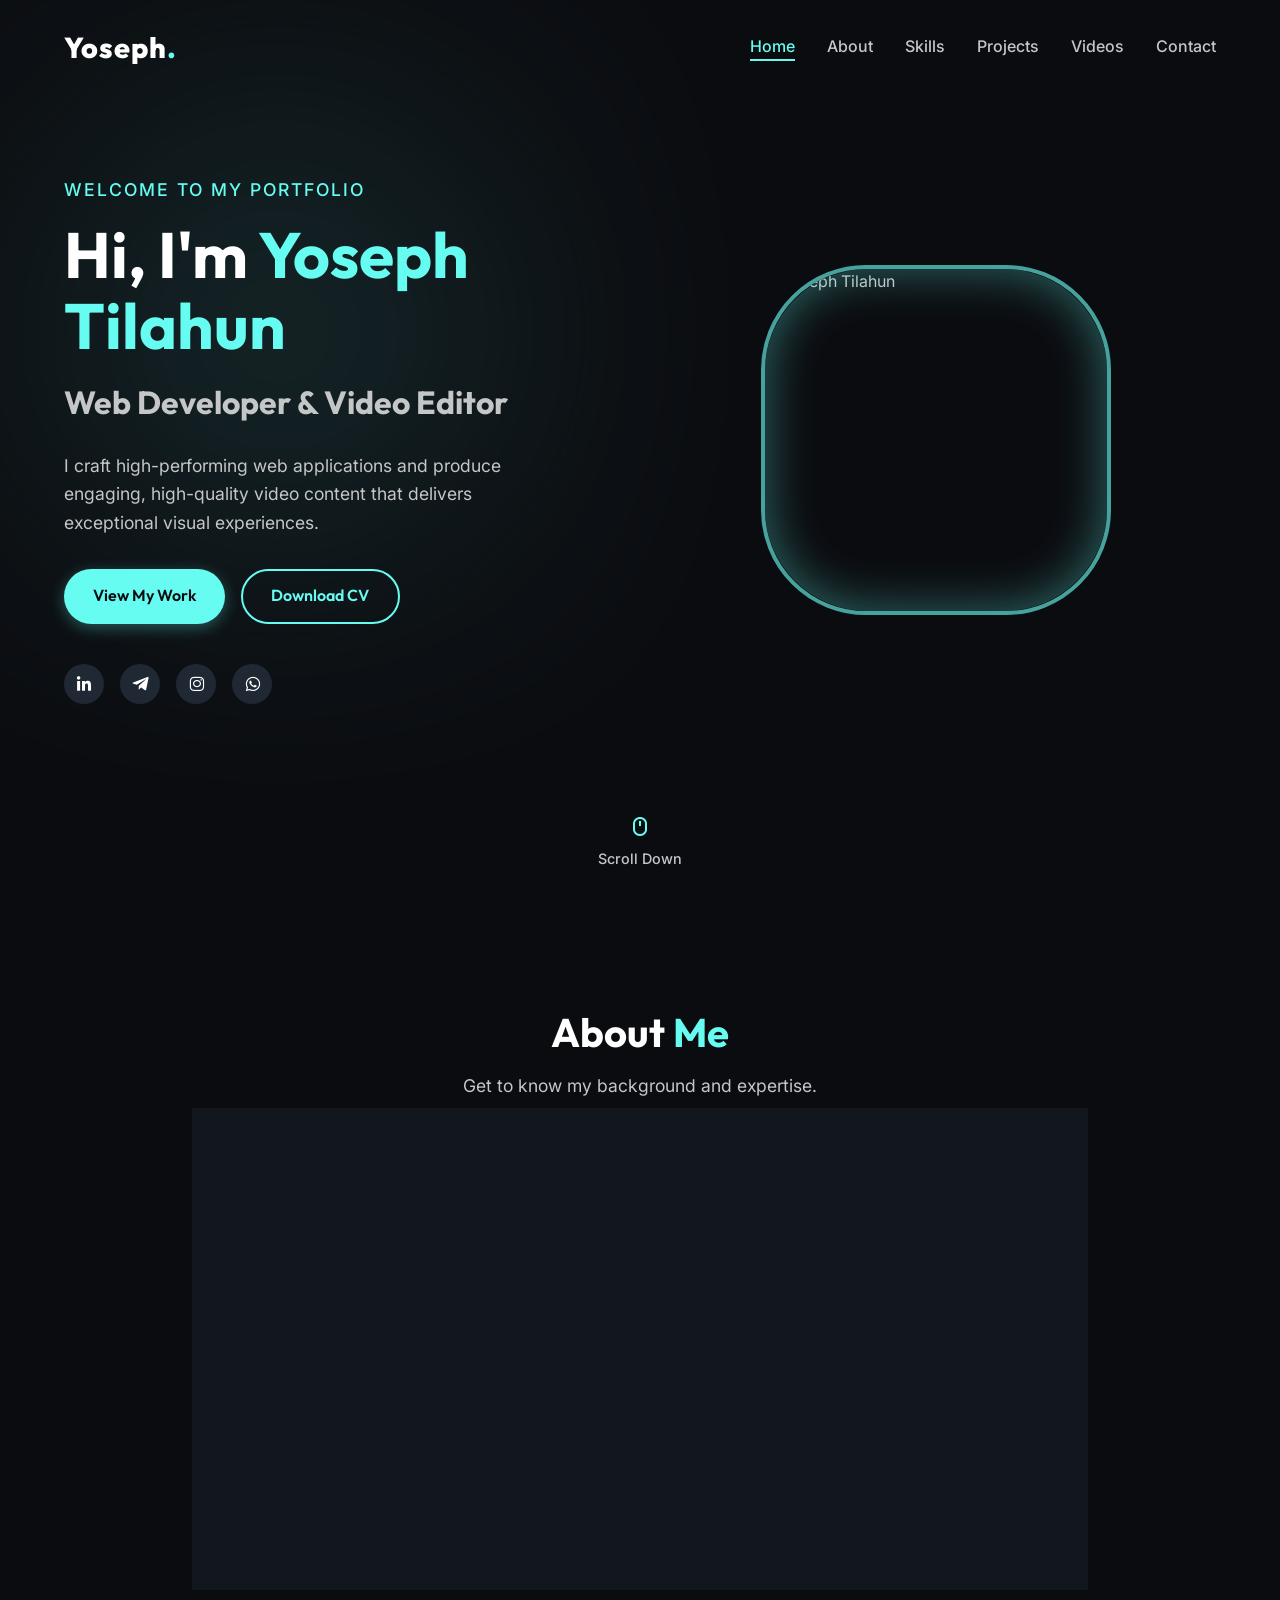
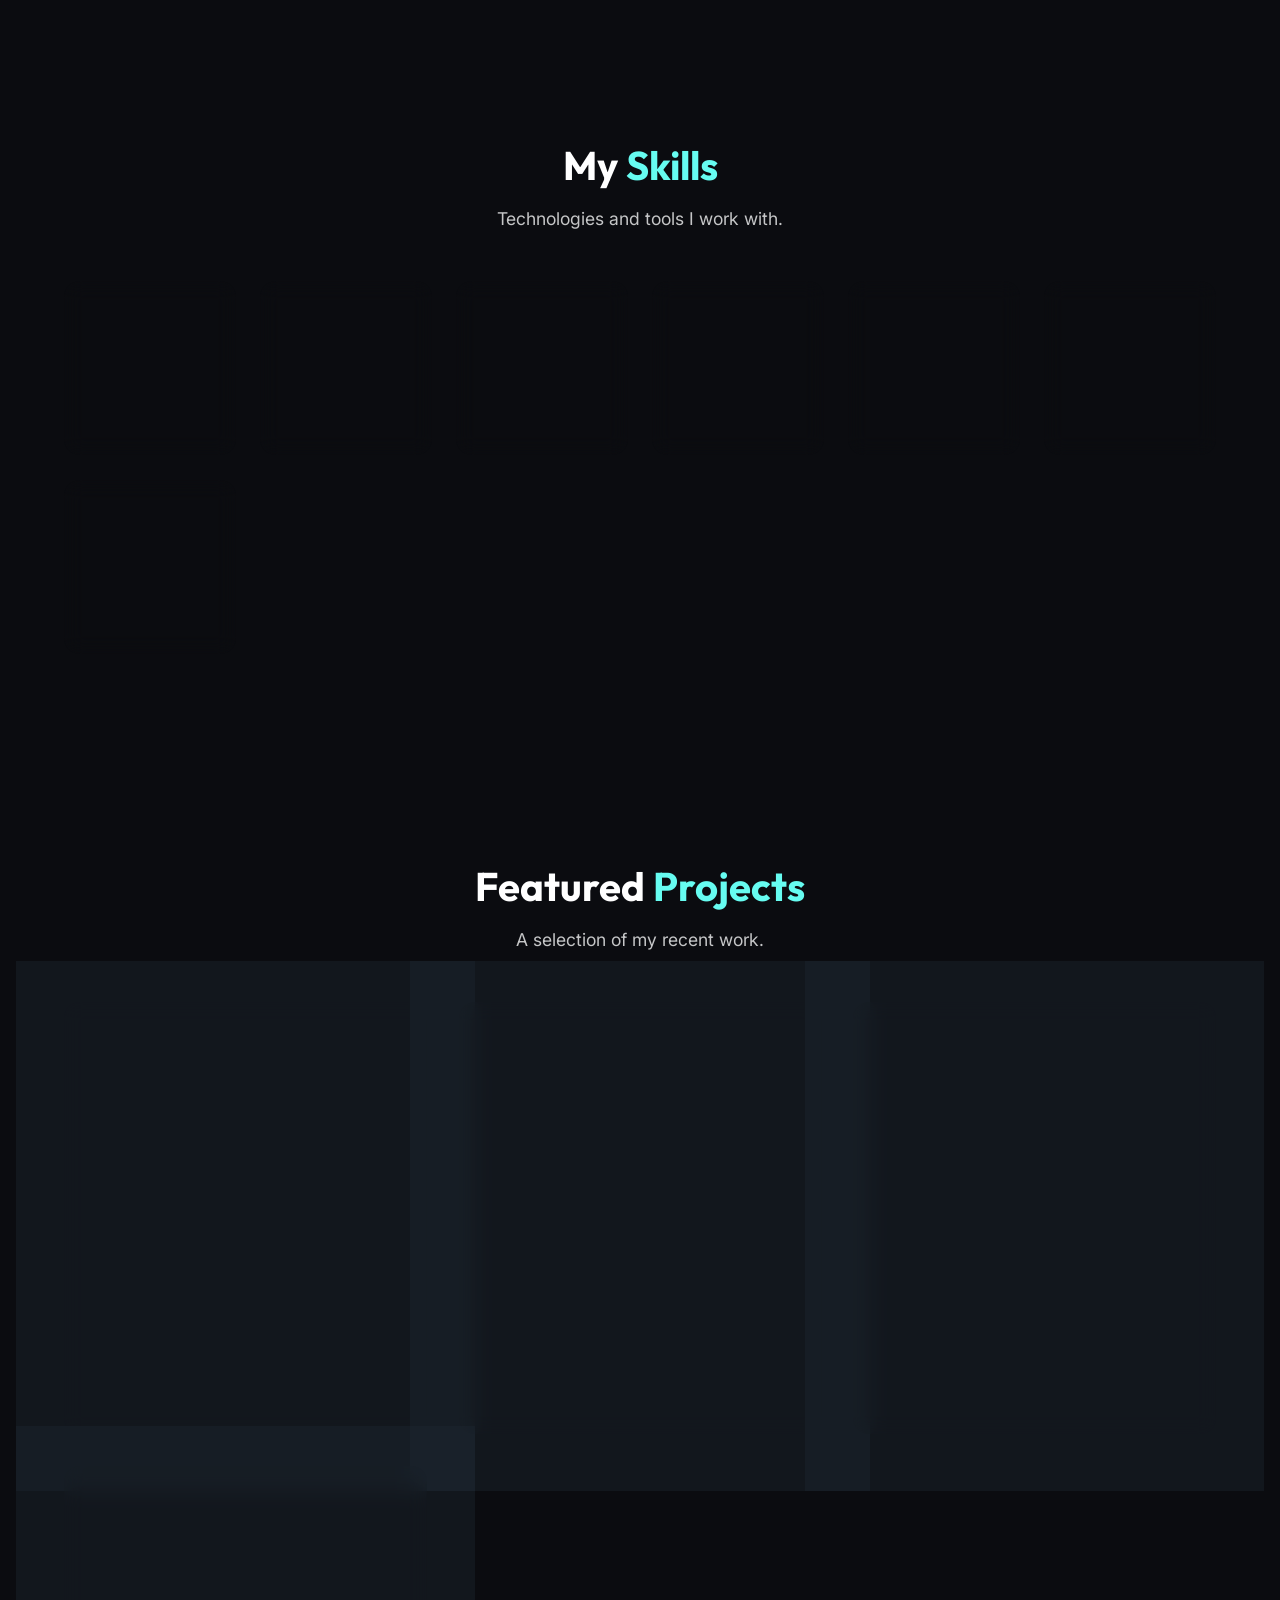
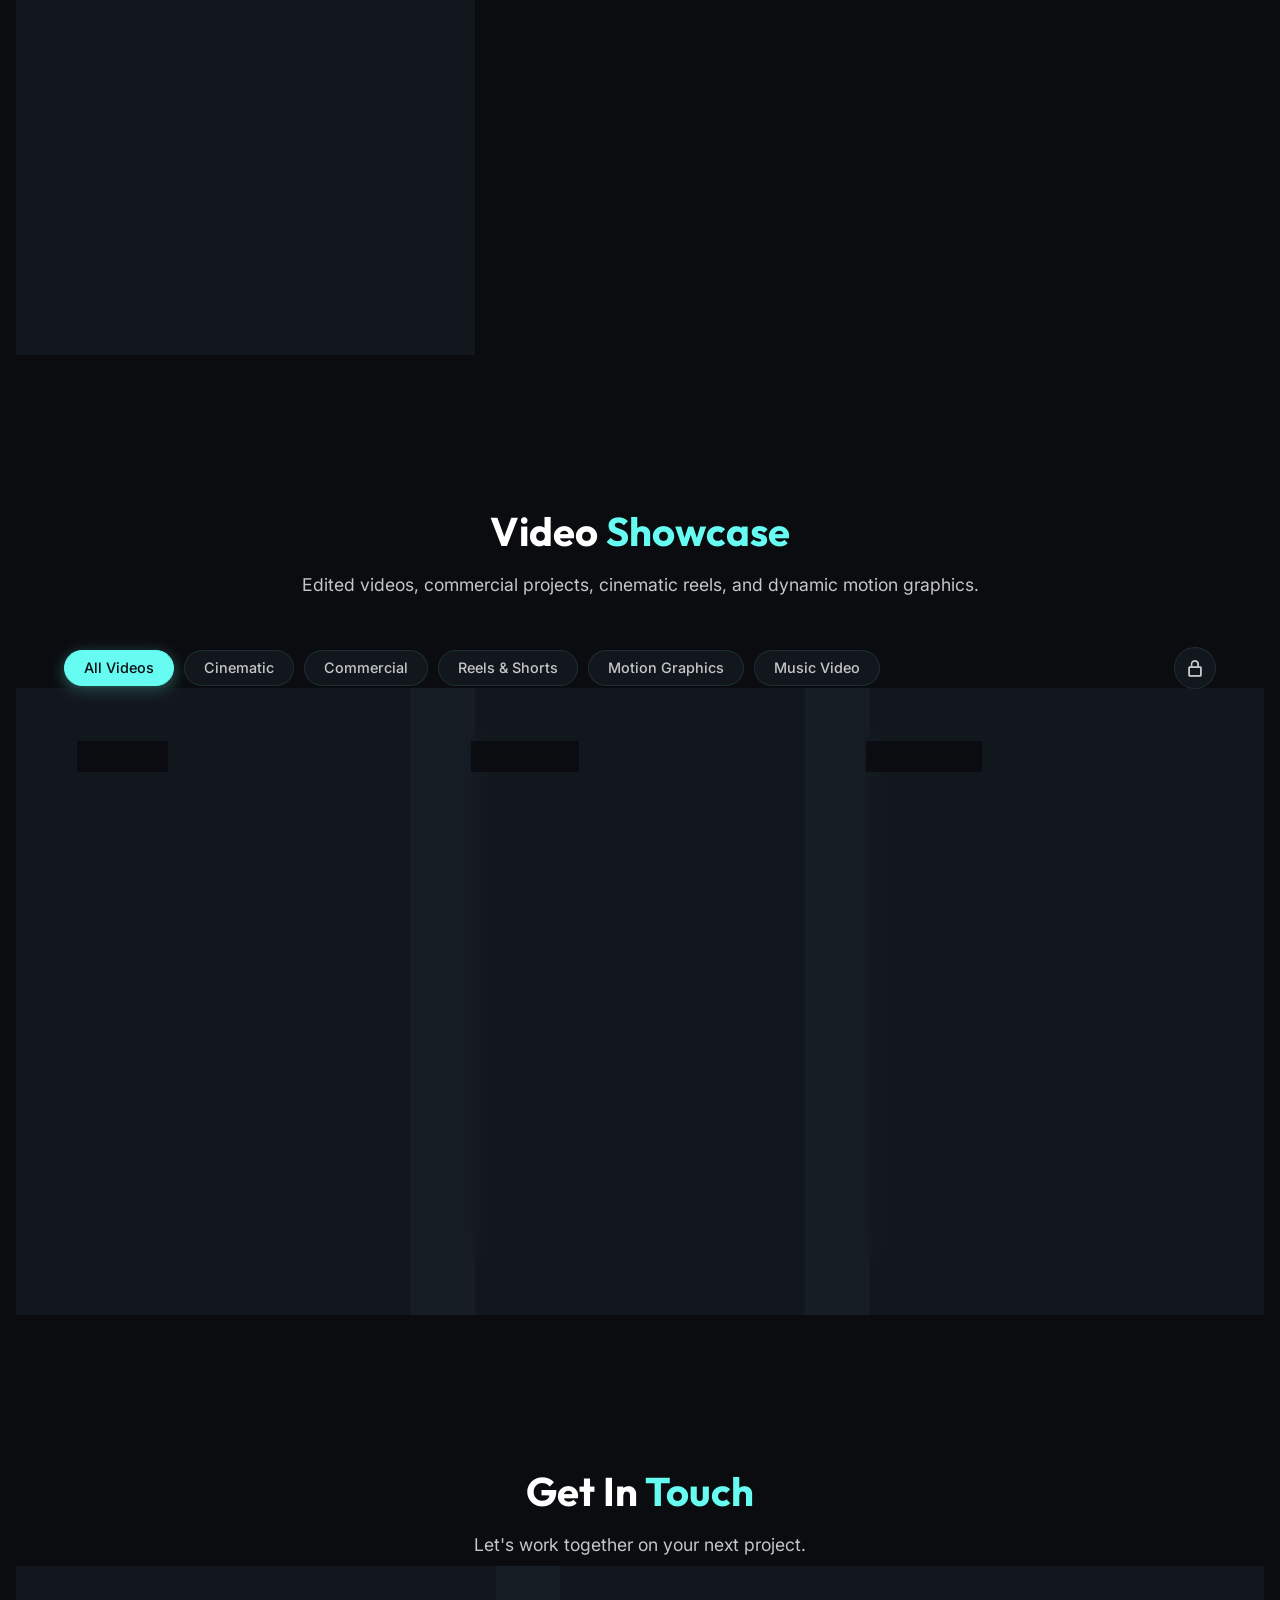
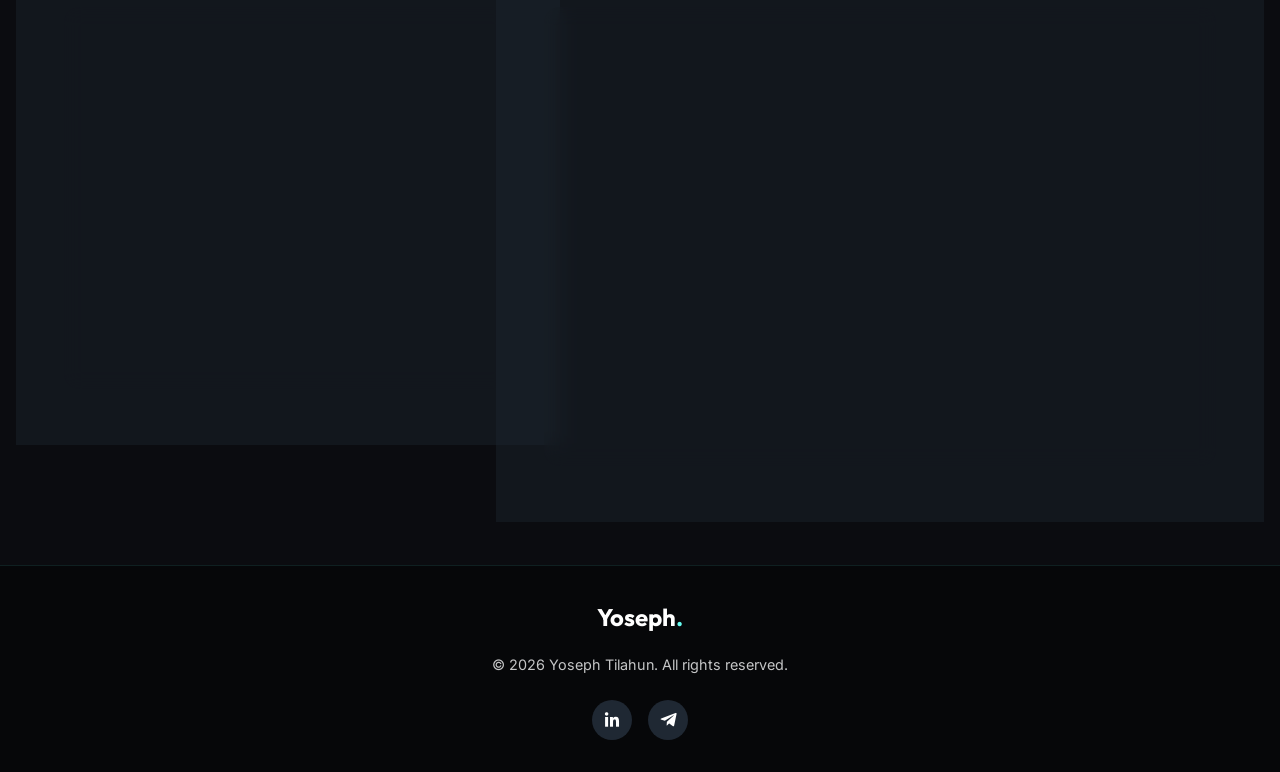
==== commit 6a25ae3a: "Add video editing skill, video showcase, upload system, and admin controls" ====
--- a/index.html
+++ b/index.html
@@ -21,6 +21,7 @@
                     <li><a href="#about" class="nav-link">About</a></li>
                     <li><a href="#skills" class="nav-link">Skills</a></li>
                     <li><a href="#projects" class="nav-link">Projects</a></li>
+                    <li><a href="#videos" class="nav-link">Videos</a></li>
                     <li><a href="#contact" class="nav-link">Contact</a></li>
                 </ul>
             </nav>
@@ -37,9 +38,9 @@
                 <div class="hero-text reveal">
                     <span class="subtitle">Welcome to my portfolio</span>
                     <h1 class="title">Hi, I'm <span class="accent">Yoseph Tilahun</span></h1>
-                    <h2 class="role typing-text">A Passionate Web Developer.</h2>
+                    <h2 class="role typing-text">Web Developer & Video Editor</h2>
                     <p class="description">
-                        I craft high-performing, interactive, and visually stunning web applications that deliver exceptional user experiences.
+                        I craft high-performing web applications and produce engaging, high-quality video content that delivers exceptional visual experiences.
                     </p>
                     <div class="hero-btns">
                         <a href="#projects" class="btn btn-primary">View My Work</a>
@@ -121,6 +122,10 @@
                         <i class='bx bx-data skill-icon db'></i>
                         <h3>Laravel & MySQL</h3>
                     </div>
+                    <div class="skill-card glass-card">
+                        <i class='bx bxs-video-recording skill-icon video'></i>
+                        <h3>Video Editing</h3>
+                    </div>
                 </div>
             </div>
         </section>
@@ -182,6 +187,40 @@
                         </div>
                     </div>
 
+                </div>
+            </div>
+        </section>
+
+        <!-- Video Editing & Showcase Section -->
+        <section id="videos" class="videos section">
+            <div class="container">
+                <div class="section-title reveal">
+                    <h2>Video <span class="accent">Showcase</span></h2>
+                    <p>Edited videos, commercial projects, cinematic reels, and dynamic motion graphics.</p>
+                </div>
+
+                <div class="videos-toolbar reveal">
+                    <div class="video-filters" id="videoFilters">
+                        <button class="filter-btn active" data-filter="all">All Videos</button>
+                        <button class="filter-btn" data-filter="Cinematic">Cinematic</button>
+                        <button class="filter-btn" data-filter="Commercial">Commercial</button>
+                        <button class="filter-btn" data-filter="Reels/Shorts">Reels & Shorts</button>
+                        <button class="filter-btn" data-filter="Motion Graphics">Motion Graphics</button>
+                        <button class="filter-btn" data-filter="Music Video">Music Video</button>
+                    </div>
+                    <div class="video-admin-controls">
+                        <button class="btn btn-primary upload-trigger-btn admin-only" id="openUploadModalBtn">
+                            <i class='bx bx-cloud-upload'></i> Upload Video
+                        </button>
+                        <button class="admin-auth-toggle-btn" id="adminAuthBtn" title="Creator Admin Access" aria-label="Admin Access">
+                            <i class='bx bx-lock-alt'></i>
+                        </button>
+                    </div>
+                </div>
+
+                <!-- Videos Grid Container -->
+                <div class="videos-grid grid reveal" id="videosGrid">
+                    <!-- Populated dynamically via portfolio.js -->
                 </div>
             </div>
         </section>
@@ -258,6 +297,186 @@
         </div>
     </footer>
 
+    <!-- Video Upload Modal -->
+    <div class="modal-overlay" id="uploadModal" aria-hidden="true" role="dialog">
+        <div class="modal-container glass-card">
+            <div class="modal-header">
+                <h3><i class='bx bx-video-plus accent'></i> Upload Edited Video</h3>
+                <button type="button" class="modal-close-btn" id="closeUploadModalBtn" aria-label="Close modal">
+                    <i class='bx bx-x'></i>
+                </button>
+            </div>
+
+            <form id="videoUploadForm" class="video-upload-form">
+                <!-- Source Toggle Tabs -->
+                <div class="upload-source-tabs">
+                    <button type="button" class="tab-btn active" data-source="file" id="tabSourceFile">
+                        <i class='bx bx-upload'></i> Video File
+                    </button>
+                    <button type="button" class="tab-btn" data-source="url" id="tabSourceUrl">
+                        <i class='bx bx-link'></i> Video Link / YouTube
+                    </button>
+                </div>
+
+                <!-- Source: Local Video File Dropzone -->
+                <div class="source-content" id="sourceFileContent">
+                    <div class="drop-zone" id="videoDropZone">
+                        <i class='bx bx-cloud-upload drop-icon'></i>
+                        <p class="drop-text">Drag & drop your video here, or <span class="accent">browse</span></p>
+                        <span class="file-hint">Supports MP4, WebM, MOV, MKV (Auto-generates thumbnail)</span>
+                        <input type="file" id="videoFileInput" accept="video/mp4,video/webm,video/quicktime,video/x-matroska" hidden />
+                    </div>
+                    <div class="file-preview-status" id="filePreviewStatus" style="display: none;">
+                        <div class="file-preview-info">
+                            <i class='bx bx-film'></i>
+                            <span id="fileNameDisplay">video.mp4</span>
+                        </div>
+                        <button type="button" id="removeFileBtn" class="btn-danger-icon" title="Remove file">
+                            <i class='bx bx-trash'></i>
+                        </button>
+                    </div>
+                </div>
+
+                <!-- Source: Video URL/Embed -->
+                <div class="source-content" id="sourceUrlContent" style="display: none;">
+                    <div class="input-group">
+                        <input type="url" id="videoUrlInput" placeholder=" " />
+                        <label for="videoUrlInput">Video URL (YouTube, Vimeo, or direct MP4 link)</label>
+                    </div>
+                    <small class="field-hint">Paste a YouTube link or direct video URL to embed</small>
+                </div>
+
+                <!-- Video Title -->
+                <div class="input-group">
+                    <input type="text" id="videoTitleInput" required placeholder=" " />
+                    <label for="videoTitleInput">Project / Video Title</label>
+                </div>
+
+                <!-- Category Selection (Multi-select Chips) -->
+                <div class="category-selection-container">
+                    <label class="static-label">
+                        Select Categories <span class="hint-text">(Click to choose where this video will appear)</span>
+                    </label>
+                    <div class="category-chips-grid" id="categoryChips">
+                        <button type="button" class="category-chip active" data-value="Cinematic">
+                            <i class='bx bx-movie'></i> Cinematic
+                        </button>
+                        <button type="button" class="category-chip" data-value="Commercial">
+                            <i class='bx bx-briefcase-alt-2'></i> Commercial
+                        </button>
+                        <button type="button" class="category-chip" data-value="Reels/Shorts">
+                            <i class='bx bx-mobile-vibration'></i> Reels & Shorts
+                        </button>
+                        <button type="button" class="category-chip" data-value="Motion Graphics">
+                            <i class='bx bx-shape-polygon'></i> Motion Graphics
+                        </button>
+                        <button type="button" class="category-chip" data-value="Music Video">
+                            <i class='bx bx-music'></i> Music Video
+                        </button>
+                    </div>
+                    <input type="hidden" id="videoCategoryInput" value="Cinematic" />
+                </div>
+
+                <!-- Software Used -->
+                <div class="input-group software-input-group">
+                    <input type="text" id="videoSoftwareInput" placeholder=" " />
+                    <label for="videoSoftwareInput">Software Used (e.g., Premiere Pro, DaVinci, After Effects, CapCut)</label>
+                </div>
+
+                <!-- Description -->
+                <div class="input-group">
+                    <textarea id="videoDescInput" rows="3" placeholder=" "></textarea>
+                    <label for="videoDescInput">Short Description / Editing Highlights</label>
+                </div>
+
+                <!-- Modal Actions -->
+                <div class="form-actions">
+                    <button type="button" class="btn btn-secondary" id="cancelUploadBtn">Cancel</button>
+                    <button type="submit" class="btn btn-primary" id="saveVideoSubmitBtn">
+                        <i class='bx bx-check'></i> Add to Showcase
+                    </button>
+                </div>
+            </form>
+        </div>
+    </div>
+
+    <!-- Video Player Lightbox / Theater Modal -->
+    <div class="modal-overlay" id="videoPlayerModal" aria-hidden="true" role="dialog">
+        <div class="modal-container glass-card player-modal-container">
+            <div class="modal-header">
+                <h3 id="playerModalTitle"><i class='bx bx-play-circle accent'></i> Video Preview</h3>
+                <button type="button" class="modal-close-btn" id="closePlayerModalBtn" aria-label="Close player">
+                    <i class='bx bx-x'></i>
+                </button>
+            </div>
+
+            <div class="player-wrapper" id="playerWrapper">
+                <!-- HTML5 video or iframe inserted dynamically -->
+            </div>
+
+            <div class="player-details">
+                <div class="player-tags" id="playerTags">
+                    <!-- Category & Software badges -->
+                </div>
+                <p class="player-desc" id="playerDesc"></p>
+            </div>
+        </div>
+    </div>
+
+    <!-- Quick Edit Categories Modal -->
+    <div class="modal-overlay" id="editCategoryModal" aria-hidden="true" role="dialog">
+        <div class="modal-container glass-card" style="max-width: 500px;">
+            <div class="modal-header">
+                <h3><i class='bx bx-purchase-tag-alt accent'></i> Edit Video Categories</h3>
+                <button type="button" class="modal-close-btn" id="closeEditCategoryModalBtn" aria-label="Close modal">
+                    <i class='bx bx-x'></i>
+                </button>
+            </div>
+            <p style="margin-bottom: 0.9rem; font-size: 0.95rem; color: var(--text-light);" id="editCategoryVideoTitle"></p>
+            <span class="static-label" style="margin-bottom: 0.5rem;">Select where this video should appear:</span>
+            <div class="category-chips-grid" id="editModalCategoryChips">
+                <button type="button" class="category-chip" data-value="Cinematic"><i class='bx bx-movie'></i> Cinematic</button>
+                <button type="button" class="category-chip" data-value="Commercial"><i class='bx bx-briefcase-alt-2'></i> Commercial</button>
+                <button type="button" class="category-chip" data-value="Reels/Shorts"><i class='bx bx-mobile-vibration'></i> Reels & Shorts</button>
+                <button type="button" class="category-chip" data-value="Motion Graphics"><i class='bx bx-shape-polygon'></i> Motion Graphics</button>
+                <button type="button" class="category-chip" data-value="Music Video"><i class='bx bx-music'></i> Music Video</button>
+            </div>
+            <div class="form-actions" style="margin-top: 1.5rem;">
+                <button type="button" class="btn btn-secondary" id="cancelEditCategoryBtn">Cancel</button>
+                <button type="button" class="btn btn-primary" id="saveCategoryChangesBtn">
+                    <i class='bx bx-check'></i> Save Categories
+                </button>
+            </div>
+        </div>
+    </div>
+
+    <!-- Creator / Admin Login Modal -->
+    <div class="modal-overlay" id="adminLoginModal" aria-hidden="true" role="dialog">
+        <div class="modal-container glass-card" style="max-width: 420px; text-align: center;">
+            <div class="modal-header" style="justify-content: center; position: relative;">
+                <h3><i class='bx bx-shield-quarter accent'></i> Creator Access</h3>
+                <button type="button" class="modal-close-btn" id="closeAdminLoginModalBtn" aria-label="Close modal" style="position: absolute; right: 0;">
+                    <i class='bx bx-x'></i>
+                </button>
+            </div>
+            <p style="font-size: 0.9rem; color: var(--text-main); margin-bottom: 1.2rem;">
+                Enter your admin passcode to unlock video uploads, editing, and deletion.
+            </p>
+            <form id="adminLoginForm">
+                <div class="input-group" style="margin-bottom: 1.2rem;">
+                    <input type="password" id="adminPasswordInput" required placeholder=" " autocomplete="current-password" />
+                    <label for="adminPasswordInput">Admin Passcode</label>
+                </div>
+                <button type="submit" class="btn btn-primary" style="width: 100%;">
+                    <i class='bx bx-lock-open-alt'></i> Unlock Controls
+                </button>
+            </form>
+        </div>
+    </div>
+
+    <!-- Toast Notification Container -->
+    <div class="toast-container" id="toastContainer" aria-live="polite"></div>
+
     <script src="portfolio.js"></script>
 </body>
 </html>
--- a/portfolio.css
+++ b/portfolio.css
@@ -6,7 +6,7 @@
     --text-light: #ffffff;
     --accent-color: #66fcf1;
     --accent-dark: #45a29e;
-    
+
     --glass-bg: rgba(31, 40, 51, 0.4);
     --glass-border: rgba(102, 252, 241, 0.1);
     --glass-shadow: 0 8px 32px 0 rgba(0, 0, 0, 0.37);
@@ -33,7 +33,11 @@
     overflow-x: hidden;
 }
 
-h1, h2, h3, h4, .logo {
+h1,
+h2,
+h3,
+h4,
+.logo {
     font-family: var(--font-heading);
     color: var(--text-light);
 }
@@ -152,6 +156,7 @@
     border: 1px solid var(--accent-color);
     color: var(--accent-color);
 }
+
 .btn-sm:hover {
     background: var(--accent-color);
     color: var(--bg-color);
@@ -172,7 +177,7 @@
     background: rgba(11, 12, 16, 0.9);
     backdrop-filter: blur(10px);
     padding: 1rem 0;
-    box-shadow: 0 2px 10px rgba(0,0,0,0.3);
+    box-shadow: 0 2px 10px rgba(0, 0, 0, 0.3);
 }
 
 .nav-container {
@@ -213,11 +218,13 @@
     transition: var(--transition);
 }
 
-.nav-link:hover::after, .nav-link.active::after {
+.nav-link:hover::after,
+.nav-link.active::after {
     width: 100%;
 }
 
-.nav-link:hover, .nav-link.active {
+.nav-link:hover,
+.nav-link.active {
     color: var(--accent-color);
 }
 
@@ -376,15 +383,36 @@
 }
 
 @keyframes float {
-    0% { transform: translateY(0); }
-    50% { transform: translateY(-20px); }
-    100% { transform: translateY(0); }
+    0% {
+        transform: translateY(0);
+    }
+
+    50% {
+        transform: translateY(-20px);
+    }
+
+    100% {
+        transform: translateY(0);
+    }
 }
 
 @keyframes bounce {
-    0%, 20%, 50%, 80%, 100% { transform: translateY(0) translateX(-50%); }
-    40% { transform: translateY(-10px) translateX(-50%); }
-    60% { transform: translateY(-5px) translateX(-50%); }
+
+    0%,
+    20%,
+    50%,
+    80%,
+    100% {
+        transform: translateY(0) translateX(-50%);
+    }
+
+    40% {
+        transform: translateY(-10px) translateX(-50%);
+    }
+
+    60% {
+        transform: translateY(-5px) translateX(-50%);
+    }
 }
 
 /* --- ABOUT SECTION --- */
@@ -444,12 +472,33 @@
     transform: scale(1.1);
 }
 
-.skill-icon.html { color: #e34f26; }
-.skill-icon.css { color: #1572b6; }
-.skill-icon.js { color: #f7df1e; }
-.skill-icon.react { color: #61dafb; }
-.skill-icon.php { color: #777bb4; }
-.skill-icon.db { color: #f29111; }
+.skill-icon.html {
+    color: #e34f26;
+}
+
+.skill-icon.css {
+    color: #1572b6;
+}
+
+.skill-icon.js {
+    color: #f7df1e;
+}
+
+.skill-icon.react {
+    color: #61dafb;
+}
+
+.skill-icon.php {
+    color: #777bb4;
+}
+
+.skill-icon.db {
+    color: #f29111;
+}
+
+.skill-icon.video {
+    color: #ff3366;
+}
 
 .skill-card h3 {
     font-size: 1.1rem;
@@ -535,7 +584,8 @@
     margin-bottom: 0.2rem;
 }
 
-.info-item a, .info-item span {
+.info-item a,
+.info-item span {
     color: var(--text-main);
     font-size: 0.95rem;
 }
@@ -558,7 +608,7 @@
 .input-group textarea {
     width: 100%;
     padding: 1rem;
-    background: rgba(255,255,255,0.05);
+    background: rgba(255, 255, 255, 0.05);
     border: 1px solid var(--glass-border);
     border-radius: 8px;
     color: var(--text-light);
@@ -589,17 +639,18 @@
 .input-group input:not(:placeholder-shown),
 .input-group textarea:not(:placeholder-shown) {
     border-color: var(--accent-color);
-    background: rgba(0,0,0,0.2);
-}
-
-.input-group input:focus ~ label,
-.input-group textarea:focus ~ label,
-.input-group input:not(:placeholder-shown) ~ label,
-.input-group textarea:not(:placeholder-shown) ~ label {
+    background: rgba(0, 0, 0, 0.2);
+}
+
+.input-group input:focus~label,
+.input-group textarea:focus~label,
+.input-group input:not(:placeholder-shown)~label,
+.input-group textarea:not(:placeholder-shown)~label {
     top: -10px;
     font-size: 0.8rem;
     color: var(--accent-color);
-    background: var(--bg-color); /* To cover the border */
+    background: var(--bg-color);
+    /* To cover the border */
     border-radius: 3px;
 }
 
@@ -679,7 +730,7 @@
     .title {
         font-size: 3rem;
     }
-    
+
     .contact-content {
         grid-template-columns: 1fr;
     }
@@ -703,7 +754,7 @@
         justify-content: center;
         align-items: center;
         transition: 0.4s ease-in-out;
-        box-shadow: -5px 0 15px rgba(0,0,0,0.5);
+        box-shadow: -5px 0 15px rgba(0, 0, 0, 0.5);
     }
 
     .nav-menu.show {
@@ -728,4 +779,797 @@
         width: 280px;
         height: 280px;
     }
+}
+
+/* --- VIDEO EDITING & SHOWCASE SECTION --- */
+.videos-toolbar {
+    display: flex;
+    justify-content: space-between;
+    align-items: center;
+    flex-wrap: wrap;
+    gap: 1.5rem;
+    margin-bottom: 2.5rem;
+}
+
+.video-filters {
+    display: flex;
+    flex-wrap: wrap;
+    gap: 0.6rem;
+}
+
+.filter-btn {
+    background: var(--glass-bg);
+    border: 1px solid var(--glass-border);
+    color: var(--text-main);
+    padding: 0.55rem 1.2rem;
+    border-radius: 25px;
+    font-size: 0.9rem;
+    font-family: var(--font-body);
+    font-weight: 500;
+    cursor: pointer;
+    transition: var(--transition);
+}
+
+.filter-btn:hover,
+.filter-btn.active {
+    background: var(--accent-color);
+    color: var(--bg-color);
+    border-color: var(--accent-color);
+    box-shadow: 0 4px 15px rgba(102, 252, 241, 0.35);
+}
+
+.upload-trigger-btn {
+    display: inline-flex;
+    align-items: center;
+    gap: 0.5rem;
+    font-size: 0.95rem;
+}
+
+.videos-grid {
+    grid-template-columns: repeat(auto-fill, minmax(320px, 1fr));
+    gap: 2rem;
+}
+
+.video-card {
+    padding: 0;
+    overflow: hidden;
+    display: flex;
+    flex-direction: column;
+    border-radius: 16px;
+    position: relative;
+    background: var(--glass-bg);
+}
+
+.video-thumb-wrapper {
+    position: relative;
+    width: 100%;
+    aspect-ratio: 16 / 9;
+    background: #000;
+    overflow: hidden;
+    cursor: pointer;
+}
+
+.video-thumb {
+    width: 100%;
+    height: 100%;
+    object-fit: cover;
+    transition: transform 0.5s ease;
+    display: block;
+}
+
+.video-card:hover .video-thumb {
+    transform: scale(1.06);
+}
+
+.video-thumb-gradient {
+    position: absolute;
+    inset: 0;
+    background: linear-gradient(180deg, rgba(11, 12, 16, 0.2) 0%, rgba(11, 12, 16, 0.7) 100%);
+    pointer-events: none;
+}
+
+.video-play-btn {
+    position: absolute;
+    top: 50%;
+    left: 50%;
+    transform: translate(-50%, -50%);
+    width: 58px;
+    height: 58px;
+    border-radius: 50%;
+    background: rgba(102, 252, 241, 0.9);
+    color: var(--bg-color);
+    display: flex;
+    align-items: center;
+    justify-content: center;
+    font-size: 2.2rem;
+    box-shadow: 0 0 25px rgba(102, 252, 241, 0.5);
+    transition: var(--transition);
+    pointer-events: none;
+    z-index: 2;
+}
+
+.video-thumb-wrapper:hover .video-play-btn {
+    transform: translate(-50%, -50%) scale(1.15);
+    background: #ffffff;
+    box-shadow: 0 0 35px rgba(255, 255, 255, 0.85);
+}
+
+.video-badge {
+    position: absolute;
+    top: 12px;
+    left: 12px;
+    padding: 0.35rem 0.85rem;
+    border-radius: 20px;
+    font-size: 0.75rem;
+    font-weight: 600;
+    text-transform: uppercase;
+    letter-spacing: 0.5px;
+    background: rgba(11, 12, 16, 0.85);
+    backdrop-filter: blur(8px);
+    -webkit-backdrop-filter: blur(8px);
+    border: 1px solid var(--glass-border);
+    color: var(--accent-color);
+    z-index: 3;
+}
+
+.video-badge.custom-badge {
+    left: auto;
+    right: 12px;
+    background: rgba(255, 51, 102, 0.9);
+    color: #ffffff;
+    border-color: rgba(255, 51, 102, 0.6);
+    display: inline-flex;
+    align-items: center;
+    gap: 0.3rem;
+}
+
+.video-info {
+    padding: 1.5rem;
+    display: flex;
+    flex-direction: column;
+    flex-grow: 1;
+}
+
+.video-info h3 {
+    font-size: 1.3rem;
+    margin-bottom: 0.6rem;
+    color: var(--text-light);
+    line-height: 1.35;
+}
+
+.video-software-tags {
+    display: flex;
+    flex-wrap: wrap;
+    gap: 0.4rem;
+    margin-bottom: 0.9rem;
+}
+
+.software-tag {
+    display: inline-flex;
+    align-items: center;
+    gap: 0.3rem;
+    font-size: 0.75rem;
+    padding: 0.25rem 0.65rem;
+    border-radius: 6px;
+    background: rgba(255, 255, 255, 0.05);
+    color: var(--text-main);
+    border: 1px solid rgba(255, 255, 255, 0.08);
+}
+
+.software-tag i {
+    color: var(--accent-color);
+}
+
+.video-info p {
+    font-size: 0.92rem;
+    color: var(--text-main);
+    margin-bottom: 1.25rem;
+    flex-grow: 1;
+    line-height: 1.55;
+}
+
+.video-card-footer {
+    display: flex;
+    align-items: center;
+    justify-content: space-between;
+    margin-top: auto;
+    padding-top: 1rem;
+    border-top: 1px solid rgba(255, 255, 255, 0.06);
+}
+
+.btn-danger-icon {
+    background: transparent;
+    border: none;
+    color: #ff5c77;
+    font-size: 1.3rem;
+    cursor: pointer;
+    padding: 6px 8px;
+    border-radius: 8px;
+    transition: var(--transition);
+    display: inline-flex;
+    align-items: center;
+    justify-content: center;
+}
+
+.btn-danger-icon:hover {
+    background: rgba(255, 92, 119, 0.15);
+    color: #ff3366;
+    transform: scale(1.1);
+}
+
+/* Admin / Owner Security */
+.admin-only {
+    display: none !important;
+}
+
+body.is-admin .admin-only {
+    display: inline-flex !important;
+}
+
+.card-action-btns {
+    display: none;
+    align-items: center;
+    gap: 0.4rem;
+}
+
+body.is-admin .card-action-btns {
+    display: flex;
+}
+
+.video-admin-controls {
+    display: flex;
+    align-items: center;
+    gap: 0.75rem;
+}
+
+.admin-auth-toggle-btn {
+    background: var(--glass-bg);
+    border: 1px solid var(--glass-border);
+    color: var(--text-main);
+    width: 42px;
+    height: 42px;
+    border-radius: 50%;
+    cursor: pointer;
+    display: inline-flex;
+    align-items: center;
+    justify-content: center;
+    font-size: 1.25rem;
+    transition: var(--transition);
+}
+
+.admin-auth-toggle-btn:hover {
+    color: var(--accent-color);
+    border-color: var(--accent-color);
+    box-shadow: 0 0 15px rgba(102, 252, 241, 0.3);
+}
+
+.admin-status-badge {
+    display: inline-flex;
+    align-items: center;
+    gap: 0.4rem;
+    padding: 0.45rem 0.9rem;
+    border-radius: 20px;
+    font-size: 0.82rem;
+    font-weight: 600;
+    background: rgba(102, 252, 241, 0.12);
+    border: 1px solid var(--accent-color);
+    color: var(--accent-color);
+}
+
+.admin-logout-btn {
+    background: rgba(255, 92, 119, 0.15);
+    border: 1px solid rgba(255, 92, 119, 0.3);
+    color: #ff5c77;
+    margin-left: 0.4rem;
+    cursor: pointer;
+    font-size: 0.75rem;
+    font-weight: 700;
+    text-transform: uppercase;
+    padding: 3px 8px;
+    border-radius: 12px;
+    transition: var(--transition);
+}
+
+.admin-logout-btn:hover {
+    background: rgba(255, 92, 119, 0.3);
+    color: #fff;
+}
+
+.btn-icon-secondary {
+    background: transparent;
+    border: none;
+    color: var(--accent-color);
+    font-size: 1.25rem;
+    cursor: pointer;
+    padding: 6px 8px;
+    border-radius: 8px;
+    transition: var(--transition);
+    display: inline-flex;
+    align-items: center;
+    justify-content: center;
+}
+
+.btn-icon-secondary:hover {
+    background: rgba(102, 252, 241, 0.15);
+    transform: scale(1.1);
+}
+
+.video-badges-row {
+    position: absolute;
+    top: 12px;
+    left: 12px;
+    display: flex;
+    flex-wrap: wrap;
+    gap: 0.35rem;
+    max-width: 68%;
+    z-index: 3;
+}
+
+.video-badge-pill {
+    padding: 0.3rem 0.65rem;
+    border-radius: 20px;
+    font-size: 0.72rem;
+    font-weight: 600;
+    text-transform: uppercase;
+    letter-spacing: 0.4px;
+    background: rgba(11, 12, 16, 0.88);
+    backdrop-filter: blur(8px);
+    -webkit-backdrop-filter: blur(8px);
+    border: 1px solid var(--glass-border);
+    color: var(--accent-color);
+}
+
+/* Category selection chips inside upload modal */
+.category-selection-container {
+    margin-bottom: 1.5rem;
+}
+
+.hint-text {
+    font-size: 0.78rem;
+    color: var(--text-main);
+    font-weight: normal;
+    opacity: 0.8;
+}
+
+.category-chips-grid {
+    display: flex;
+    flex-wrap: wrap;
+    gap: 0.6rem;
+    margin-top: 0.6rem;
+}
+
+.category-chip {
+    background: rgba(255, 255, 255, 0.05);
+    border: 1px solid var(--glass-border);
+    color: var(--text-main);
+    padding: 0.6rem 1rem;
+    border-radius: 10px;
+    font-size: 0.88rem;
+    font-family: var(--font-body);
+    font-weight: 500;
+    cursor: pointer;
+    display: inline-flex;
+    align-items: center;
+    gap: 0.45rem;
+    transition: var(--transition);
+}
+
+.category-chip:hover {
+    border-color: var(--accent-color);
+    color: var(--text-light);
+    background: rgba(102, 252, 241, 0.1);
+}
+
+.category-chip.active {
+    background: var(--accent-color);
+    color: var(--bg-color);
+    border-color: var(--accent-color);
+    font-weight: 600;
+    box-shadow: 0 4px 15px rgba(102, 252, 241, 0.35);
+}
+
+.category-chip i {
+    font-size: 1.15rem;
+}
+
+.software-input-group {
+    margin-bottom: 1.5rem;
+}
+
+/* Empty State */
+.videos-empty-state {
+    grid-column: 1 / -1;
+    text-align: center;
+    padding: 3.5rem 1rem;
+    background: var(--glass-bg);
+    border-radius: 16px;
+    border: 1px dashed var(--glass-border);
+}
+
+.videos-empty-state i {
+    font-size: 3.5rem;
+    color: var(--accent-color);
+    margin-bottom: 1rem;
+    display: block;
+}
+
+.videos-empty-state h3 {
+    font-size: 1.3rem;
+    margin-bottom: 0.5rem;
+}
+
+.videos-empty-state p {
+    color: var(--text-main);
+    margin-bottom: 1.5rem;
+}
+
+/* Modals */
+.modal-overlay {
+    position: fixed;
+    top: 0;
+    left: 0;
+    width: 100%;
+    height: 100%;
+    background: rgba(6, 7, 9, 0.85);
+    backdrop-filter: blur(12px);
+    -webkit-backdrop-filter: blur(12px);
+    z-index: 2000;
+    display: flex;
+    align-items: center;
+    justify-content: center;
+    opacity: 0;
+    visibility: hidden;
+    transition: opacity 0.3s ease, visibility 0.3s ease;
+    padding: 1.2rem;
+}
+
+.modal-overlay.active {
+    opacity: 1;
+    visibility: visible;
+}
+
+.modal-container {
+    width: 100%;
+    max-width: 600px;
+    max-height: 90vh;
+    overflow-y: auto;
+    background: #11161e;
+    border: 1px solid var(--glass-border);
+    border-radius: 20px;
+    padding: 2rem;
+    position: relative;
+    transform: translateY(25px) scale(0.96);
+    transition: transform 0.3s cubic-bezier(0.25, 0.8, 0.25, 1);
+    box-shadow: 0 20px 60px rgba(0, 0, 0, 0.8);
+}
+
+.modal-overlay.active .modal-container {
+    transform: translateY(0) scale(1);
+}
+
+.modal-header {
+    display: flex;
+    justify-content: space-between;
+    align-items: center;
+    margin-bottom: 1.5rem;
+    padding-bottom: 1rem;
+    border-bottom: 1px solid rgba(255, 255, 255, 0.08);
+}
+
+.modal-header h3 {
+    display: flex;
+    align-items: center;
+    gap: 0.6rem;
+    font-size: 1.35rem;
+}
+
+.modal-close-btn {
+    background: transparent;
+    border: none;
+    color: var(--text-main);
+    font-size: 1.8rem;
+    cursor: pointer;
+    line-height: 1;
+    padding: 4px;
+    border-radius: 50%;
+    transition: var(--transition);
+    display: inline-flex;
+    align-items: center;
+    justify-content: center;
+}
+
+.modal-close-btn:hover {
+    color: var(--text-light);
+    background: rgba(255, 255, 255, 0.1);
+}
+
+/* Tabs inside Modal */
+.upload-source-tabs {
+    display: flex;
+    gap: 0.5rem;
+    margin-bottom: 1.5rem;
+    background: rgba(0, 0, 0, 0.35);
+    padding: 4px;
+    border-radius: 12px;
+}
+
+.tab-btn {
+    flex: 1;
+    padding: 0.75rem;
+    background: transparent;
+    border: none;
+    color: var(--text-main);
+    border-radius: 8px;
+    font-family: var(--font-body);
+    font-size: 0.9rem;
+    font-weight: 500;
+    cursor: pointer;
+    display: flex;
+    align-items: center;
+    justify-content: center;
+    gap: 0.5rem;
+    transition: var(--transition);
+}
+
+.tab-btn.active {
+    background: var(--surface-color);
+    color: var(--accent-color);
+    box-shadow: 0 2px 8px rgba(0, 0, 0, 0.3);
+}
+
+/* Drop Zone */
+.drop-zone {
+    border: 2px dashed rgba(102, 252, 241, 0.35);
+    border-radius: 12px;
+    padding: 2.2rem 1.5rem;
+    text-align: center;
+    cursor: pointer;
+    background: rgba(102, 252, 241, 0.02);
+    transition: var(--transition);
+    margin-bottom: 1.5rem;
+}
+
+.drop-zone:hover,
+.drop-zone.dragover {
+    border-color: var(--accent-color);
+    background: rgba(102, 252, 241, 0.08);
+}
+
+.drop-icon {
+    font-size: 3.2rem;
+    color: var(--accent-color);
+    margin-bottom: 0.6rem;
+    display: block;
+}
+
+.drop-text {
+    font-size: 1rem;
+    margin-bottom: 0.4rem;
+    color: var(--text-light);
+}
+
+.drop-text .accent {
+    text-decoration: underline;
+    cursor: pointer;
+}
+
+.file-hint {
+    font-size: 0.8rem;
+    color: var(--text-main);
+    opacity: 0.75;
+    display: block;
+}
+
+.field-hint {
+    font-size: 0.8rem;
+    color: var(--text-main);
+    opacity: 0.75;
+    display: block;
+    margin-top: 0.4rem;
+    margin-bottom: 1.5rem;
+}
+
+.file-preview-status {
+    display: flex;
+    align-items: center;
+    justify-content: space-between;
+    padding: 0.9rem 1.2rem;
+    background: rgba(102, 252, 241, 0.08);
+    border: 1px solid rgba(102, 252, 241, 0.25);
+    border-radius: 8px;
+    margin-bottom: 1.5rem;
+}
+
+.file-preview-info {
+    display: flex;
+    align-items: center;
+    gap: 0.6rem;
+    overflow: hidden;
+}
+
+.file-preview-info i {
+    font-size: 1.4rem;
+    color: var(--accent-color);
+    flex-shrink: 0;
+}
+
+.file-preview-info span {
+    font-size: 0.92rem;
+    color: var(--text-light);
+    white-space: nowrap;
+    overflow: hidden;
+    text-overflow: ellipsis;
+}
+
+.form-row {
+    display: grid;
+    grid-template-columns: 1fr 1fr;
+    gap: 1.2rem;
+    margin-bottom: 1.5rem;
+}
+
+.select-group {
+    display: flex;
+    flex-direction: column;
+}
+
+.custom-select {
+    width: 100%;
+    padding: 1rem;
+    background: rgba(255, 255, 255, 0.05);
+    border: 1px solid var(--glass-border);
+    border-radius: 8px;
+    color: var(--text-light);
+    font-family: var(--font-body);
+    font-size: 0.95rem;
+    outline: none;
+    cursor: pointer;
+    transition: var(--transition);
+}
+
+.custom-select option {
+    background: #11161e;
+    color: var(--text-light);
+}
+
+.custom-select:focus {
+    border-color: var(--accent-color);
+}
+
+.static-label {
+    display: block;
+    font-size: 0.8rem;
+    color: var(--accent-color);
+    margin-bottom: 0.35rem;
+    font-weight: 500;
+}
+
+.form-actions {
+    display: flex;
+    justify-content: flex-end;
+    gap: 1rem;
+    margin-top: 1.5rem;
+}
+
+/* Lightbox Player Modal */
+.player-modal-container {
+    max-width: 920px;
+    width: 95%;
+    padding: 1.8rem;
+}
+
+.player-wrapper {
+    position: relative;
+    width: 100%;
+    aspect-ratio: 16 / 9;
+    background: #000;
+    border-radius: 12px;
+    overflow: hidden;
+    margin-bottom: 1.3rem;
+    box-shadow: 0 10px 30px rgba(0, 0, 0, 0.8);
+}
+
+.player-wrapper video,
+.player-wrapper iframe {
+    width: 100%;
+    height: 100%;
+    border: none;
+    display: block;
+}
+
+.player-details h3 {
+    font-size: 1.45rem;
+    margin-bottom: 0.6rem;
+    color: var(--text-light);
+}
+
+.player-tags {
+    display: flex;
+    gap: 0.6rem;
+    align-items: center;
+    flex-wrap: wrap;
+    margin-bottom: 0.8rem;
+}
+
+.player-desc {
+    color: var(--text-main);
+    line-height: 1.6;
+    font-size: 0.95rem;
+}
+
+/* Toast System */
+.toast-container {
+    position: fixed;
+    bottom: 2rem;
+    right: 2rem;
+    z-index: 3000;
+    display: flex;
+    flex-direction: column;
+    gap: 0.8rem;
+    pointer-events: none;
+}
+
+.toast {
+    background: #19222c;
+    border: 1px solid var(--accent-color);
+    color: var(--text-light);
+    padding: 0.9rem 1.4rem;
+    border-radius: 10px;
+    box-shadow: 0 10px 30px rgba(0, 0, 0, 0.6);
+    display: flex;
+    align-items: center;
+    gap: 0.8rem;
+    font-size: 0.95rem;
+    transform: translateY(20px);
+    opacity: 0;
+    transition: all 0.3s cubic-bezier(0.25, 0.8, 0.25, 1);
+    pointer-events: auto;
+}
+
+.toast.show {
+    transform: translateY(0);
+    opacity: 1;
+}
+
+.toast.toast-success i {
+    color: var(--accent-color);
+    font-size: 1.4rem;
+}
+
+.toast.toast-error {
+    border-color: #ff3366;
+}
+
+.toast.toast-error i {
+    color: #ff3366;
+    font-size: 1.4rem;
+}
+
+@media (max-width: 768px) {
+    .form-row {
+        grid-template-columns: 1fr;
+    }
+
+    .videos-toolbar {
+        flex-direction: column;
+        align-items: stretch;
+    }
+
+    .video-filters {
+        justify-content: center;
+    }
+
+    .upload-trigger-btn {
+        width: 100%;
+    }
+
+    .modal-container {
+        padding: 1.4rem;
+    }
+
+    .toast-container {
+        left: 1rem;
+        right: 1rem;
+        bottom: 1.5rem;
+    }
 }
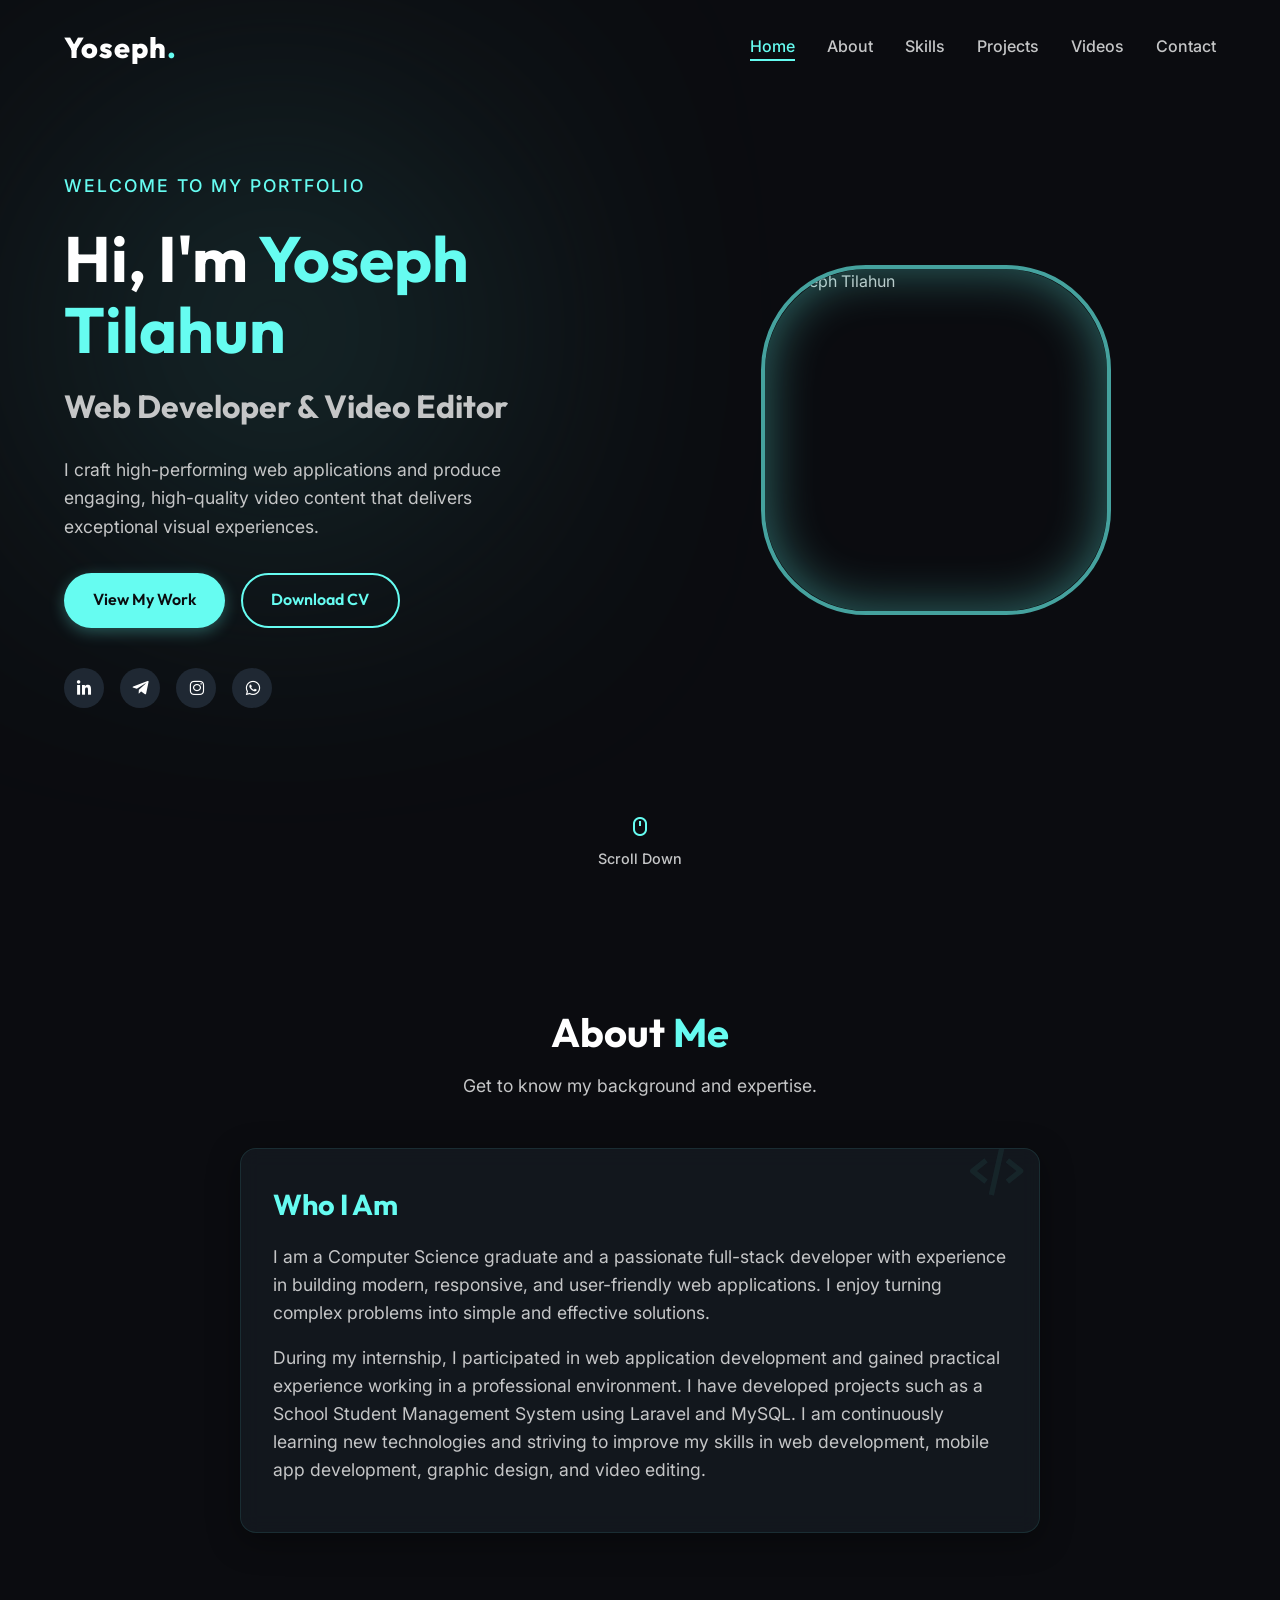
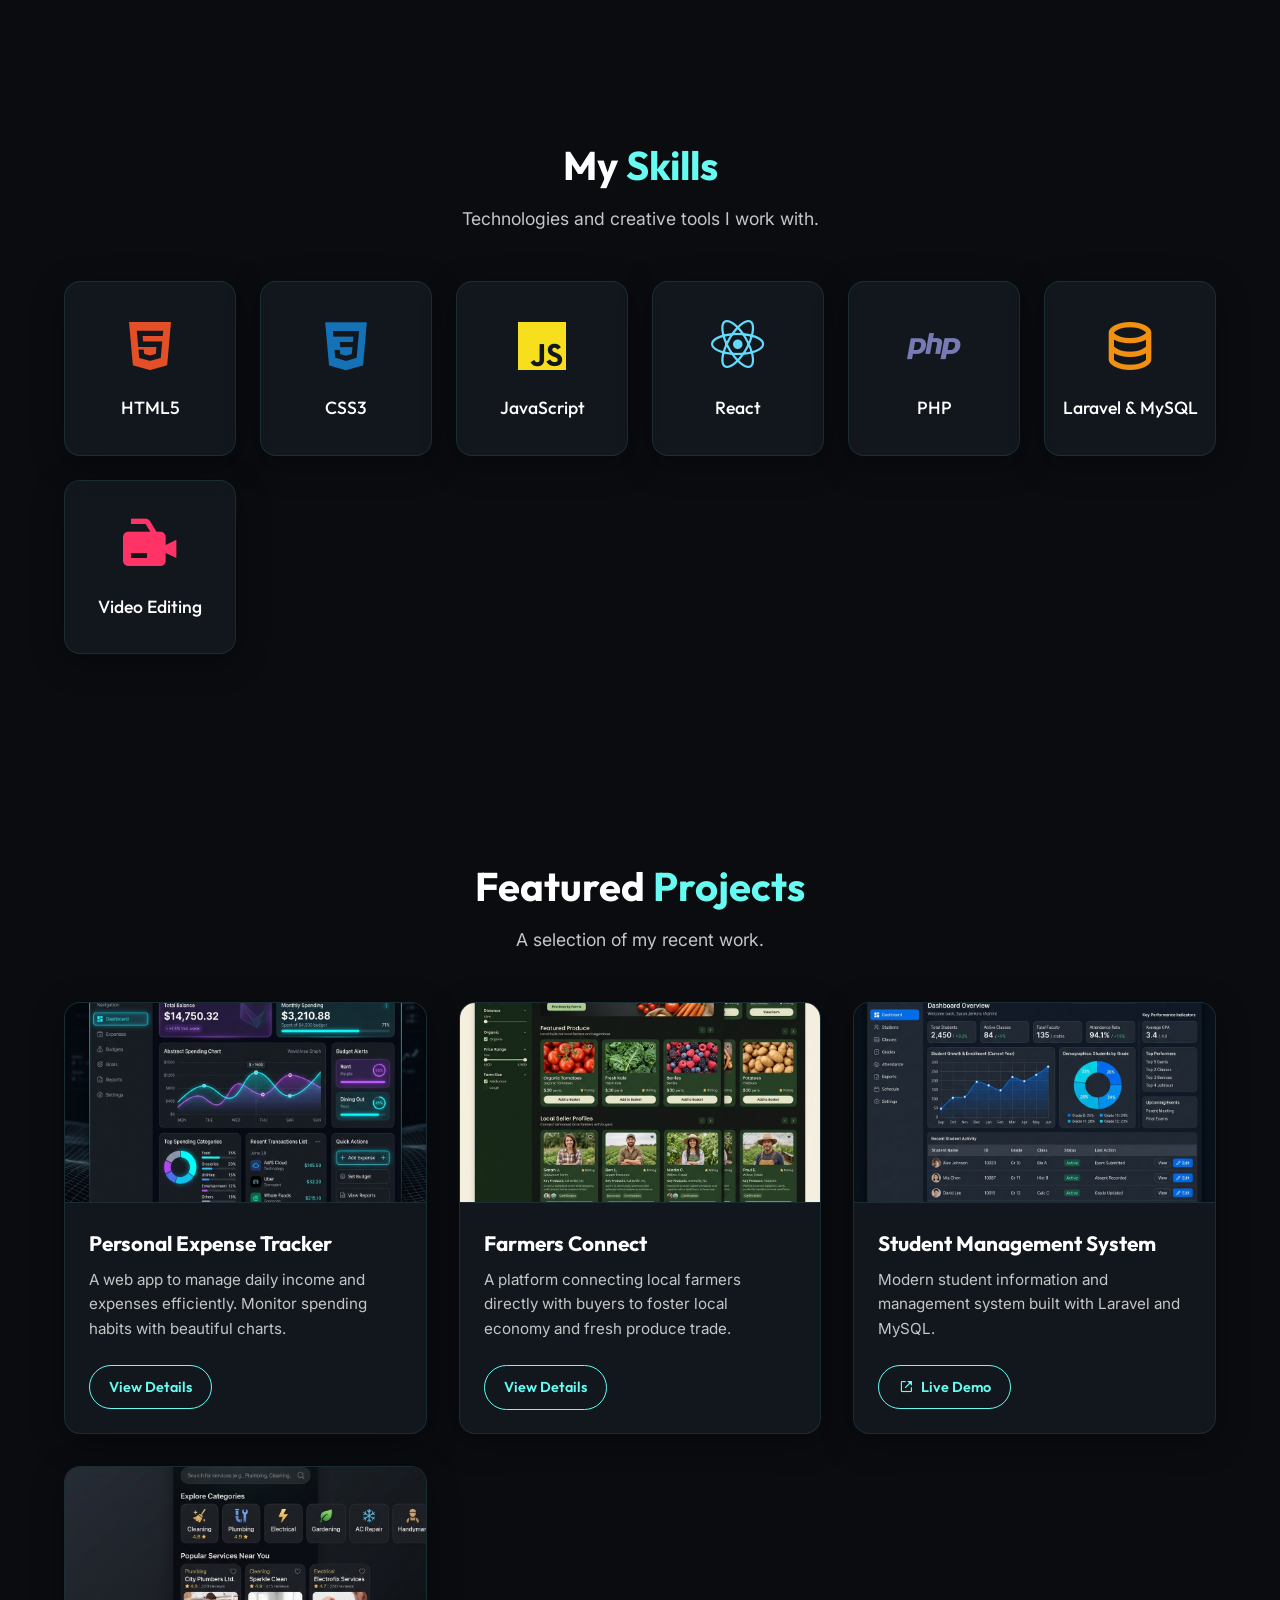
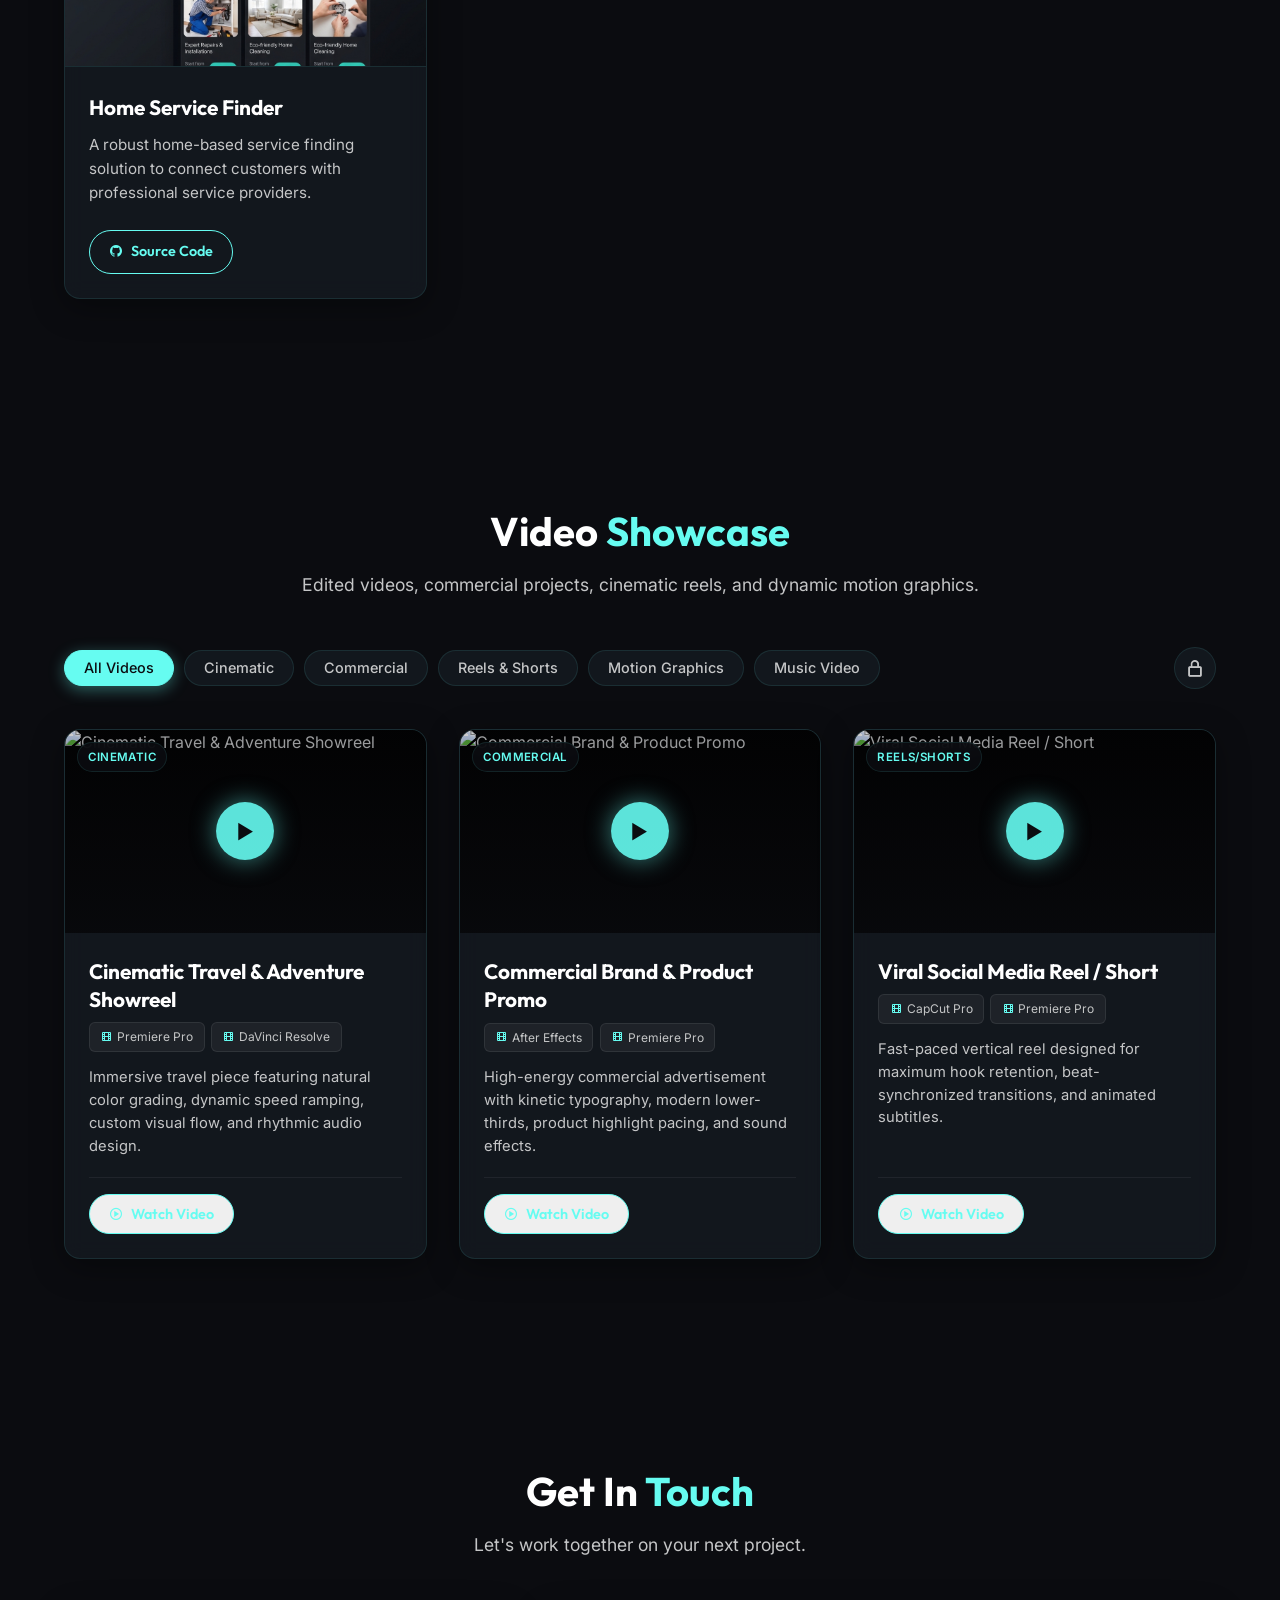
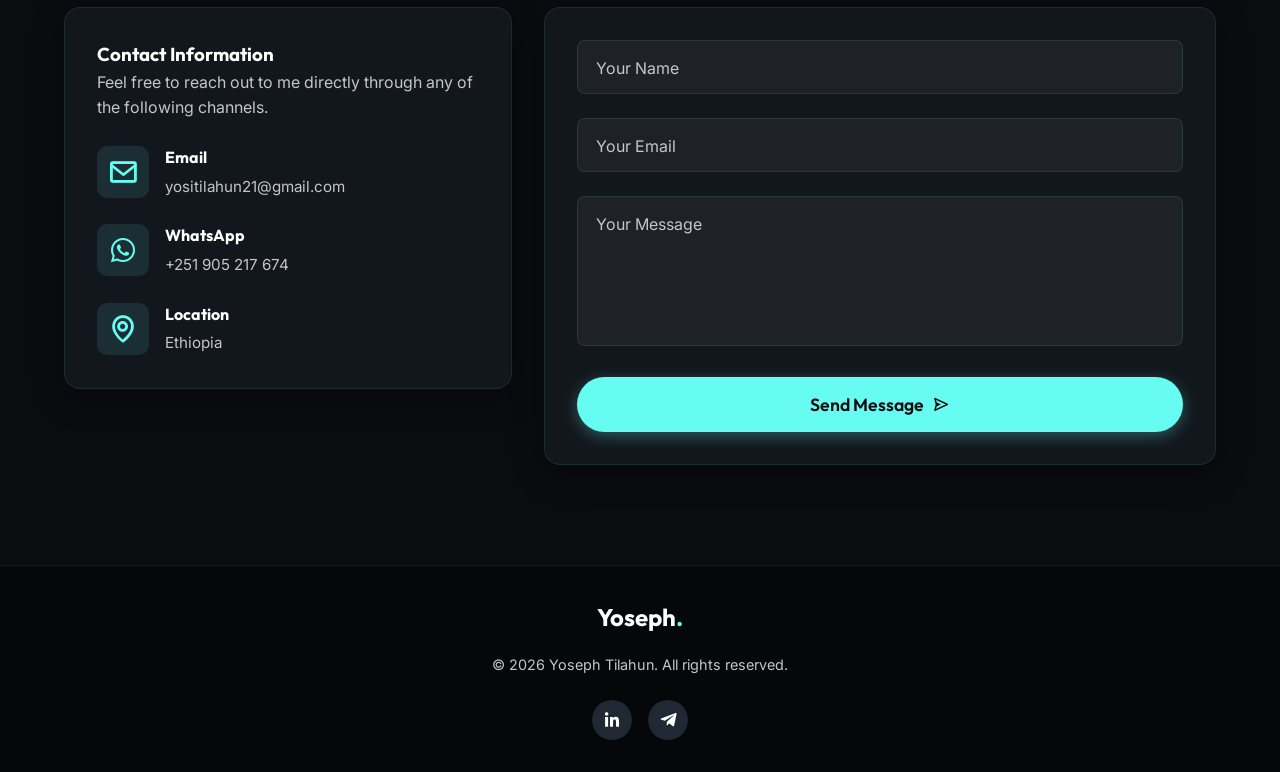
==== commit 09d343c5: "Add full admin CMS for profile, skills, projects, passcode management and floating dock" ====
--- a/index.html
+++ b/index.html
@@ -4,6 +4,13 @@
     <meta charset="UTF-8" />
     <meta name="viewport" content="width=device-width, initial-scale=1.0" />
     <title>Yoseph Tilahun - Portfolio</title>
+    <!-- PWA & Mobile Portability Meta -->
+    <meta name="theme-color" content="#0b0c10" />
+    <meta name="mobile-web-app-capable" content="yes" />
+    <meta name="apple-mobile-web-app-capable" content="yes" />
+    <meta name="apple-mobile-web-app-status-bar-style" content="black-translucent" />
+    <link rel="manifest" href="manifest.webmanifest" />
+    <link rel="icon" type="image/jpeg" href="image/yose.JPG" />
     <!-- Google Fonts -->
     <link href="https://fonts.googleapis.com/css2?family=Inter:wght@300;400;500;600&family=Outfit:wght@400;600;700;800&display=swap" rel="stylesheet">
     <!-- Boxicons for modern icons -->
@@ -36,27 +43,32 @@
         <section id="home" class="hero section">
             <div class="container hero-container grid">
                 <div class="hero-text reveal">
-                    <span class="subtitle">Welcome to my portfolio</span>
-                    <h1 class="title">Hi, I'm <span class="accent">Yoseph Tilahun</span></h1>
-                    <h2 class="role typing-text">Web Developer & Video Editor</h2>
-                    <p class="description">
+                    <div class="hero-subtitle-row">
+                        <span class="subtitle">Welcome to my portfolio</span>
+                        <button class="btn btn-sm btn-secondary admin-only" id="heroEditProfileBtn" title="Edit Profile Details">
+                            <i class='bx bx-edit'></i> Edit Profile
+                        </button>
+                    </div>
+                    <h1 class="title">Hi, I'm <span class="accent" id="heroName">Yoseph Tilahun</span></h1>
+                    <h2 class="role typing-text" id="heroRole">Web Developer & Video Editor</h2>
+                    <p class="description" id="heroDesc">
                         I craft high-performing web applications and produce engaging, high-quality video content that delivers exceptional visual experiences.
                     </p>
                     <div class="hero-btns">
                         <a href="#projects" class="btn btn-primary">View My Work</a>
-                        <a href="Cv5.pdf" class="btn btn-secondary">Download CV</a>
-                    </div>
-                    <div class="social-links">
-                        <a href="https://www.linkedin.com/feed/" target="_blank"><i class='bx bxl-linkedin'></i></a>
-                        <a href="https://t.me/yosibdu" target="_blank"><i class='bx bxl-telegram'></i></a>
-                        <a href="https://www.instagram.com/yoseph3856/" target="_blank"><i class='bx bxl-instagram'></i></a>
-                        <a href="https://wa.me/251905217674" target="_blank"><i class='bx bxl-whatsapp'></i></a>
+                        <a href="Cv5.pdf" class="btn btn-secondary" id="heroCvBtn" download>Download CV</a>
+                    </div>
+                    <div class="social-links" id="heroSocials">
+                        <a href="https://www.linkedin.com/feed/" target="_blank" id="socialLinkedin"><i class='bx bxl-linkedin'></i></a>
+                        <a href="https://t.me/yosibdu" target="_blank" id="socialTelegram"><i class='bx bxl-telegram'></i></a>
+                        <a href="https://www.instagram.com/yoseph3856/" target="_blank" id="socialInstagram"><i class='bx bxl-instagram'></i></a>
+                        <a href="https://wa.me/251905217674" target="_blank" id="socialWhatsapp"><i class='bx bxl-whatsapp'></i></a>
                     </div>
                 </div>
 
                 <div class="hero-image reveal">
-                    <div class="image-wrapper">
-                        <img src="image/yose.JPG" alt="Yoseph Tilahun">
+                    <div class="image-wrapper" id="heroImageWrapper">
+                        <img src="image/yose.JPG" alt="Yoseph Tilahun" id="heroImg">
                         <div class="glow-effect"></div>
                     </div>
                 </div>
@@ -72,17 +84,20 @@
                 <div class="section-title reveal">
                     <h2>About <span class="accent">Me</span></h2>
                     <p>Get to know my background and expertise.</p>
+                    <button class="btn btn-sm btn-secondary admin-only" id="aboutEditBtn" style="margin-top: 0.8rem;">
+                        <i class='bx bx-edit'></i> Edit About Details
+                    </button>
                 </div>
                 <div class="about-content grid reveal">
                     <div class="about-text glass-card">
                         <i class='bx bx-code-alt about-icon'></i>
                         <h3>Who I Am</h3>
-                        <p>
+                        <p id="aboutP1">
                             I am a Computer Science graduate and a passionate full-stack developer with experience in building
                             modern, responsive, and user-friendly web applications. I enjoy turning complex problems into
                             simple and effective solutions.
                         </p>
-                        <p>
+                        <p id="aboutP2">
                             During my internship, I participated in web application development and gained practical experience working in a professional environment. I have developed projects such as a School Student Management System using Laravel and MySQL. I am continuously learning new technologies and striving to improve my skills in web development, mobile app development, graphic design, and video editing.
                         </p>
                     </div>
@@ -95,9 +110,12 @@
             <div class="container">
                 <div class="section-title reveal">
                     <h2>My <span class="accent">Skills</span></h2>
-                    <p>Technologies and tools I work with.</p>
-                </div>
-                <div class="skills-grid grid reveal">
+                    <p>Technologies and creative tools I work with.</p>
+                    <button class="btn btn-sm btn-primary admin-only" id="openAddSkillBtn" style="margin-top: 0.8rem;">
+                        <i class='bx bx-plus-circle'></i> Add New Skill
+                    </button>
+                </div>
+                <div class="skills-grid grid reveal" id="skillsGrid">
                     <div class="skill-card glass-card">
                         <i class='bx bxl-html5 skill-icon html'></i>
                         <h3>HTML5</h3>
@@ -136,8 +154,11 @@
                 <div class="section-title reveal">
                     <h2>Featured <span class="accent">Projects</span></h2>
                     <p>A selection of my recent work.</p>
-                </div>
-                <div class="projects-grid grid">
+                    <button class="btn btn-sm btn-primary admin-only" id="openAddProjectBtn" style="margin-top: 0.8rem;">
+                        <i class='bx bx-plus-circle'></i> Add New Project
+                    </button>
+                </div>
+                <div class="projects-grid grid reveal" id="projectsGrid">
                     
                     <!-- Project 1 -->
                     <div class="project-card glass-card reveal">
@@ -212,6 +233,13 @@
                         <button class="btn btn-primary upload-trigger-btn admin-only" id="openUploadModalBtn">
                             <i class='bx bx-cloud-upload'></i> Upload Video
                         </button>
+                        <button class="btn btn-secondary btn-sm admin-only" id="exportDataBtn" title="Export portfolio showcase to portable videos.json">
+                            <i class='bx bx-download'></i> Export Data
+                        </button>
+                        <button class="btn btn-secondary btn-sm admin-only" id="importDataBtn" title="Import videos.json onto this device">
+                            <i class='bx bx-upload'></i> Import Data
+                        </button>
+                        <input type="file" id="importFileInput" accept=".json" style="display: none;" />
                         <button class="admin-auth-toggle-btn" id="adminAuthBtn" title="Creator Admin Access" aria-label="Admin Access">
                             <i class='bx bx-lock-alt'></i>
                         </button>
@@ -241,7 +269,7 @@
                             <i class='bx bx-envelope'></i>
                             <div>
                                 <h4>Email</h4>
-                                <a href="mailto:yositilahun21@gmail.com">yositilahun21@gmail.com</a>
+                                <a href="mailto:yositilahun21@gmail.com" id="contactEmail">yositilahun21@gmail.com</a>
                             </div>
                         </div>
                         
@@ -249,7 +277,7 @@
                             <i class='bx bxl-whatsapp'></i>
                             <div>
                                 <h4>WhatsApp</h4>
-                                <a href="https://wa.me/251905217674" target="_blank">+251 905 217 674</a>
+                                <a href="https://wa.me/251905217674" target="_blank" id="contactPhone">+251 905 217 674</a>
                             </div>
                         </div>
 
@@ -257,7 +285,7 @@
                             <i class='bx bx-map'></i>
                             <div>
                                 <h4>Location</h4>
-                                <span>Ethiopia</span>
+                                <span id="contactLocation">Ethiopia</span>
                             </div>
                         </div>
                     </div>
@@ -337,13 +365,13 @@
                     </div>
                 </div>
 
-                <!-- Source: Video URL/Embed -->
+                <!-- Source: Video URL/Embed or Portable Path -->
                 <div class="source-content" id="sourceUrlContent" style="display: none;">
                     <div class="input-group">
-                        <input type="url" id="videoUrlInput" placeholder=" " />
-                        <label for="videoUrlInput">Video URL (YouTube, Vimeo, or direct MP4 link)</label>
-                    </div>
-                    <small class="field-hint">Paste a YouTube link or direct video URL to embed</small>
+                        <input type="text" id="videoUrlInput" placeholder=" " />
+                        <label for="videoUrlInput">Video URL (YouTube, MP4, or local path e.g. videos/my_video.mp4)</label>
+                    </div>
+                    <small class="field-hint">Paste a YouTube link or a portable relative path like <code>videos/your_file.mp4</code></small>
                 </div>
 
                 <!-- Video Title -->
@@ -474,6 +502,238 @@
         </div>
     </div>
 
+    <!-- 1. Edit Profile Modal -->
+    <div class="modal-overlay" id="profileEditModal" aria-hidden="true" role="dialog">
+        <div class="modal-container glass-card" style="max-width: 650px;">
+            <div class="modal-header">
+                <h3><i class='bx bx-user-circle accent'></i> Edit Profile & Bio</h3>
+                <button type="button" class="modal-close-btn" id="closeProfileEditModalBtn" aria-label="Close modal"><i class='bx bx-x'></i></button>
+            </div>
+            <form id="profileEditForm" class="admin-modal-form">
+                <div class="form-row">
+                    <div class="input-group">
+                        <input type="text" id="profNameInput" required placeholder=" " />
+                        <label for="profNameInput">Full Name</label>
+                    </div>
+                    <div class="input-group">
+                        <input type="text" id="profRoleInput" required placeholder=" " />
+                        <label for="profRoleInput">Title / Role Headline</label>
+                    </div>
+                </div>
+
+                <div class="input-group">
+                    <textarea id="profHeroDescInput" rows="2" placeholder=" "></textarea>
+                    <label for="profHeroDescInput">Hero Short Description</label>
+                </div>
+
+                <div class="form-row">
+                    <div class="input-group">
+                        <input type="text" id="profImgInput" placeholder=" " />
+                        <label for="profImgInput">Profile Photo URL/Path (e.g. image/yose.JPG)</label>
+                    </div>
+                    <div class="input-group">
+                        <input type="text" id="profCvInput" placeholder=" " />
+                        <label for="profCvInput">CV File Link (e.g. Cv5.pdf)</label>
+                    </div>
+                </div>
+
+                <div class="input-group">
+                    <textarea id="profAboutP1Input" rows="3" placeholder=" "></textarea>
+                    <label for="profAboutP1Input">About Me - Paragraph 1 (Who I Am)</label>
+                </div>
+
+                <div class="input-group">
+                    <textarea id="profAboutP2Input" rows="3" placeholder=" "></textarea>
+                    <label for="profAboutP2Input">About Me - Paragraph 2 (Experience & Skills)</label>
+                </div>
+
+                <div class="form-row">
+                    <div class="input-group">
+                        <input type="email" id="profEmailInput" placeholder=" " />
+                        <label for="profEmailInput">Email Address</label>
+                    </div>
+                    <div class="input-group">
+                        <input type="text" id="profPhoneInput" placeholder=" " />
+                        <label for="profPhoneInput">WhatsApp / Phone</label>
+                    </div>
+                </div>
+
+                <div class="form-row">
+                    <div class="input-group">
+                        <input type="text" id="profLocationInput" placeholder=" " />
+                        <label for="profLocationInput">Location</label>
+                    </div>
+                    <div class="input-group">
+                        <input type="url" id="profLinkedinInput" placeholder=" " />
+                        <label for="profLinkedinInput">LinkedIn Profile URL</label>
+                    </div>
+                </div>
+
+                <div class="form-row">
+                    <div class="input-group">
+                        <input type="url" id="profTelegramInput" placeholder=" " />
+                        <label for="profTelegramInput">Telegram Link (e.g. https://t.me/...)</label>
+                    </div>
+                    <div class="input-group">
+                        <input type="url" id="profInstagramInput" placeholder=" " />
+                        <label for="profInstagramInput">Instagram Link</label>
+                    </div>
+                </div>
+
+                <div class="form-actions">
+                    <button type="button" class="btn btn-secondary" id="cancelProfileEditBtn">Cancel</button>
+                    <button type="submit" class="btn btn-primary"><i class='bx bx-check'></i> Save Profile</button>
+                </div>
+            </form>
+        </div>
+    </div>
+
+    <!-- 2. Add / Edit Skill Modal -->
+    <div class="modal-overlay" id="skillModal" aria-hidden="true" role="dialog">
+        <div class="modal-container glass-card" style="max-width: 480px;">
+            <div class="modal-header">
+                <h3 id="skillModalHeading"><i class='bx bx-code-alt accent'></i> Add New Skill</h3>
+                <button type="button" class="modal-close-btn" id="closeSkillModalBtn" aria-label="Close modal"><i class='bx bx-x'></i></button>
+            </div>
+            <form id="skillForm">
+                <input type="hidden" id="skillEditId" value="" />
+                
+                <div class="input-group" style="margin-bottom: 1.2rem;">
+                    <input type="text" id="skillNameInput" required placeholder=" " />
+                    <label for="skillNameInput">Skill Name (e.g. Python, Docker, Figma)</label>
+                </div>
+
+                <div class="input-group" style="margin-bottom: 0.8rem;">
+                    <input type="text" id="skillIconInput" required placeholder=" " value="bx bx-code-alt" />
+                    <label for="skillIconInput">Boxicon Class (e.g. bx bxl-python)</label>
+                </div>
+
+                <!-- Quick Icon Selector -->
+                <span class="static-label" style="margin-bottom: 0.4rem;">Or Pick an Icon:</span>
+                <div class="icon-presets-row" id="skillIconPresets">
+                    <button type="button" class="icon-preset-btn" data-icon="bx bxl-python" title="Python"><i class='bx bxl-python'></i></button>
+                    <button type="button" class="icon-preset-btn" data-icon="bx bxl-nodejs" title="Node.js"><i class='bx bxl-nodejs'></i></button>
+                    <button type="button" class="icon-preset-btn" data-icon="bx bxl-typescript" title="TypeScript"><i class='bx bxl-typescript'></i></button>
+                    <button type="button" class="icon-preset-btn" data-icon="bx bxl-vuejs" title="Vue.js"><i class='bx bxl-vuejs'></i></button>
+                    <button type="button" class="icon-preset-btn" data-icon="bx bxl-tailwind-css" title="Tailwind"><i class='bx bxl-tailwind-css'></i></button>
+                    <button type="button" class="icon-preset-btn" data-icon="bx bxl-figma" title="Figma"><i class='bx bxl-figma'></i></button>
+                    <button type="button" class="icon-preset-btn" data-icon="bx bxl-git" title="Git"><i class='bx bxl-git'></i></button>
+                    <button type="button" class="icon-preset-btn" data-icon="bx bxl-docker" title="Docker"><i class='bx bxl-docker'></i></button>
+                    <button type="button" class="icon-preset-btn" data-icon="bx bxs-paint" title="Graphic Design"><i class='bx bxs-paint'></i></button>
+                    <button type="button" class="icon-preset-btn" data-icon="bx bxs-video" title="Video Editing"><i class='bx bxs-video'></i></button>
+                </div>
+
+                <div class="form-row" style="margin-top: 1.2rem; align-items: center;">
+                    <div class="input-group" style="flex: 2;">
+                        <input type="text" id="skillColorInput" placeholder=" " value="#66fcf1" />
+                        <label for="skillColorInput">Accent Color Hex (e.g. #66fcf1)</label>
+                    </div>
+                    <input type="color" id="skillColorPicker" value="#66fcf1" class="color-picker-input" title="Choose color" />
+                </div>
+
+                <div class="form-actions" style="margin-top: 1.5rem;">
+                    <button type="button" class="btn btn-secondary" id="cancelSkillModalBtn">Cancel</button>
+                    <button type="submit" class="btn btn-primary" id="saveSkillSubmitBtn"><i class='bx bx-check'></i> Save Skill</button>
+                </div>
+            </form>
+        </div>
+    </div>
+
+    <!-- 3. Add / Edit Project Modal -->
+    <div class="modal-overlay" id="projectModal" aria-hidden="true" role="dialog">
+        <div class="modal-container glass-card" style="max-width: 600px;">
+            <div class="modal-header">
+                <h3 id="projectModalHeading"><i class='bx bx-folder-plus accent'></i> Add New Project</h3>
+                <button type="button" class="modal-close-btn" id="closeProjectModalBtn" aria-label="Close modal"><i class='bx bx-x'></i></button>
+            </div>
+            <form id="projectForm">
+                <input type="hidden" id="projectEditId" value="" />
+                
+                <div class="input-group">
+                    <input type="text" id="projectTitleInput" required placeholder=" " />
+                    <label for="projectTitleInput">Project Title</label>
+                </div>
+
+                <div class="input-group">
+                    <textarea id="projectDescInput" rows="3" required placeholder=" "></textarea>
+                    <label for="projectDescInput">Project Description</label>
+                </div>
+
+                <div class="form-row">
+                    <div class="input-group" style="flex: 2;">
+                        <input type="text" id="projectImgInput" placeholder=" " />
+                        <label for="projectImgInput">Cover Image URL or Path</label>
+                    </div>
+                    <div style="flex: 1; display: flex; align-items: center;">
+                        <label class="btn btn-secondary btn-sm" style="width: 100%; cursor: pointer;">
+                            <i class='bx bx-upload'></i> Browse
+                            <input type="file" id="projectImgFileInput" accept="image/*" hidden />
+                        </label>
+                    </div>
+                </div>
+
+                <div class="form-row">
+                    <div class="input-group">
+                        <input type="url" id="projectDemoInput" placeholder=" " />
+                        <label for="projectDemoInput">Live Demo URL (Optional)</label>
+                    </div>
+                    <div class="input-group">
+                        <input type="url" id="projectSourceInput" placeholder=" " />
+                        <label for="projectSourceInput">GitHub / Source Code URL (Optional)</label>
+                    </div>
+                </div>
+
+                <div class="form-actions">
+                    <button type="button" class="btn btn-secondary" id="cancelProjectModalBtn">Cancel</button>
+                    <button type="submit" class="btn btn-primary" id="saveProjectSubmitBtn"><i class='bx bx-check'></i> Save Project</button>
+                </div>
+            </form>
+        </div>
+    </div>
+
+    <!-- 4. Change Passcode Modal -->
+    <div class="modal-overlay" id="passcodeModal" aria-hidden="true" role="dialog">
+        <div class="modal-container glass-card" style="max-width: 440px;">
+            <div class="modal-header">
+                <h3><i class='bx bx-key accent'></i> Change Admin Passcode</h3>
+                <button type="button" class="modal-close-btn" id="closePasscodeModalBtn" aria-label="Close modal"><i class='bx bx-x'></i></button>
+            </div>
+            <form id="changePasscodeForm">
+                <div class="input-group" style="margin-bottom: 1.2rem;">
+                    <input type="password" id="currentPasscodeInput" required placeholder=" " autocomplete="current-password" />
+                    <label for="currentPasscodeInput">Current Admin Passcode</label>
+                </div>
+                <div class="input-group" style="margin-bottom: 1.2rem;">
+                    <input type="password" id="newPasscodeInput" required placeholder=" " minlength="4" autocomplete="new-password" />
+                    <label for="newPasscodeInput">New Passcode (at least 4 chars)</label>
+                </div>
+                <div class="input-group" style="margin-bottom: 1.5rem;">
+                    <input type="password" id="confirmPasscodeInput" required placeholder=" " minlength="4" autocomplete="new-password" />
+                    <label for="confirmPasscodeInput">Confirm New Passcode</label>
+                </div>
+                <div class="form-actions">
+                    <button type="button" class="btn btn-secondary" id="cancelPasscodeModalBtn">Cancel</button>
+                    <button type="submit" class="btn btn-primary"><i class='bx bx-check'></i> Update Passcode</button>
+                </div>
+            </form>
+        </div>
+    </div>
+
+    <!-- 5. Floating Admin Control Dock -->
+    <div class="admin-floating-dock admin-only" id="adminFloatingDock">
+        <div class="dock-badge">
+            <i class='bx bx-shield-quarter'></i> <span>Admin Active</span>
+        </div>
+        <div class="dock-actions">
+            <button class="dock-btn" id="dockEditProfileBtn" title="Edit Profile & Info"><i class='bx bx-user'></i> Profile</button>
+            <button class="dock-btn" id="dockAddSkillBtn" title="Add Skill"><i class='bx bx-code-alt'></i> +Skill</button>
+            <button class="dock-btn" id="dockAddProjectBtn" title="Add Project"><i class='bx bx-folder-plus'></i> +Project</button>
+            <button class="dock-btn" id="dockUploadVideoBtn" title="Upload Video"><i class='bx bx-video-plus'></i> +Video</button>
+            <button class="dock-btn" id="dockChangePasscodeBtn" title="Change Admin Passcode"><i class='bx bx-key'></i> Passcode</button>
+            <button class="dock-btn dock-btn-danger" id="dockLogoutBtn" title="Exit Admin Mode"><i class='bx bx-log-out'></i> Exit</button>
+        </div>
+    </div>
+
     <!-- Toast Notification Container -->
     <div class="toast-container" id="toastContainer" aria-live="polite"></div>
 
--- a/portfolio.css
+++ b/portfolio.css
@@ -11,8 +11,8 @@
     --glass-border: rgba(102, 252, 241, 0.1);
     --glass-shadow: 0 8px 32px 0 rgba(0, 0, 0, 0.37);
 
-    --font-heading: 'Outfit', sans-serif;
-    --font-body: 'Inter', sans-serif;
+    --font-heading: 'Outfit', -apple-system, BlinkMacSystemFont, 'Segoe UI', Roboto, Helvetica, Arial, sans-serif;
+    --font-body: 'Inter', -apple-system, BlinkMacSystemFont, 'Segoe UI', Roboto, Helvetica, Arial, sans-serif;
 
     --transition: all 0.3s cubic-bezier(0.25, 0.8, 0.25, 1);
 }
@@ -1019,7 +1019,8 @@
 .video-admin-controls {
     display: flex;
     align-items: center;
-    gap: 0.75rem;
+    flex-wrap: wrap;
+    gap: 0.6rem;
 }
 
 .admin-auth-toggle-btn {
@@ -1572,4 +1573,215 @@
         right: 1rem;
         bottom: 1.5rem;
     }
+}
+
+/* --- FULL CMS & ADMIN MANAGEMENT STYLES --- */
+.hero-subtitle-row {
+    display: flex;
+    align-items: center;
+    justify-content: space-between;
+    margin-bottom: 0.5rem;
+}
+
+.skill-card,
+.project-card {
+    position: relative;
+}
+
+.card-admin-actions {
+    position: absolute;
+    top: 10px;
+    right: 10px;
+    display: none;
+    gap: 0.4rem;
+    z-index: 10;
+}
+
+body.is-admin .card-admin-actions {
+    display: inline-flex;
+}
+
+.btn-card-action {
+    width: 32px;
+    height: 32px;
+    border-radius: 50%;
+    border: 1px solid var(--glass-border);
+    background: rgba(11, 12, 16, 0.9);
+    color: var(--text-light);
+    display: inline-flex;
+    align-items: center;
+    justify-content: center;
+    cursor: pointer;
+    font-size: 1rem;
+    transition: var(--transition);
+}
+
+.btn-card-action:hover {
+    transform: scale(1.1);
+    color: var(--accent-color);
+    border-color: var(--accent-color);
+    box-shadow: 0 0 10px rgba(102, 252, 241, 0.4);
+}
+
+.btn-card-action.danger:hover {
+    color: #ff3366;
+    border-color: #ff3366;
+    box-shadow: 0 0 10px rgba(255, 51, 102, 0.4);
+}
+
+/* Icon presets in skill modal */
+.icon-presets-row {
+    display: flex;
+    flex-wrap: wrap;
+    gap: 0.45rem;
+    margin-bottom: 1rem;
+}
+
+.icon-preset-btn {
+    width: 38px;
+    height: 38px;
+    border-radius: 8px;
+    background: rgba(255, 255, 255, 0.05);
+    border: 1px solid var(--glass-border);
+    color: var(--text-light);
+    font-size: 1.3rem;
+    cursor: pointer;
+    display: flex;
+    align-items: center;
+    justify-content: center;
+    transition: var(--transition);
+}
+
+.icon-preset-btn:hover,
+.icon-preset-btn.active {
+    background: rgba(102, 252, 241, 0.15);
+    border-color: var(--accent-color);
+    color: var(--accent-color);
+    transform: translateY(-2px);
+}
+
+.color-picker-input {
+    width: 44px;
+    height: 44px;
+    border: none;
+    background: transparent;
+    cursor: pointer;
+    border-radius: 8px;
+    margin-left: 0.5rem;
+}
+
+/* Floating Admin Dock */
+.admin-floating-dock {
+    position: fixed;
+    bottom: 24px;
+    left: 50%;
+    transform: translateX(-50%);
+    background: rgba(17, 22, 30, 0.95);
+    backdrop-filter: blur(16px);
+    -webkit-backdrop-filter: blur(16px);
+    border: 1px solid var(--accent-color);
+    box-shadow: 0 10px 40px rgba(0, 0, 0, 0.8), 0 0 25px rgba(102, 252, 241, 0.25);
+    border-radius: 40px;
+    padding: 0.5rem 1rem;
+    z-index: 2500;
+    display: none;
+    align-items: center;
+    gap: 0.8rem;
+    max-width: 95vw;
+    animation: dockSlideUp 0.4s cubic-bezier(0.25, 0.8, 0.25, 1);
+}
+
+body.is-admin .admin-floating-dock {
+    display: flex !important;
+}
+
+@keyframes dockSlideUp {
+    from {
+        transform: translate(-50%, 50px);
+        opacity: 0;
+    }
+    to {
+        transform: translate(-50%, 0);
+        opacity: 1;
+    }
+}
+
+.dock-badge {
+    display: flex;
+    align-items: center;
+    gap: 0.35rem;
+    font-size: 0.82rem;
+    font-weight: 700;
+    color: var(--accent-color);
+    padding-right: 0.6rem;
+    border-right: 1px solid rgba(255, 255, 255, 0.12);
+    white-space: nowrap;
+}
+
+.dock-actions {
+    display: flex;
+    align-items: center;
+    gap: 0.4rem;
+    overflow-x: auto;
+}
+
+.dock-btn {
+    background: rgba(255, 255, 255, 0.06);
+    border: 1px solid var(--glass-border);
+    color: var(--text-light);
+    padding: 0.45rem 0.85rem;
+    border-radius: 20px;
+    font-family: var(--font-body);
+    font-size: 0.82rem;
+    font-weight: 600;
+    cursor: pointer;
+    display: inline-flex;
+    align-items: center;
+    gap: 0.35rem;
+    white-space: nowrap;
+    transition: var(--transition);
+}
+
+.dock-btn:hover {
+    background: var(--accent-color);
+    color: var(--bg-color);
+    border-color: var(--accent-color);
+    transform: translateY(-2px);
+    box-shadow: 0 4px 12px rgba(102, 252, 241, 0.35);
+}
+
+.dock-btn-danger {
+    background: rgba(255, 51, 102, 0.15);
+    border-color: rgba(255, 51, 102, 0.3);
+    color: #ff5c77;
+}
+
+.dock-btn-danger:hover {
+    background: #ff3366;
+    color: #ffffff;
+    border-color: #ff3366;
+    box-shadow: 0 4px 12px rgba(255, 51, 102, 0.4);
+}
+
+@media (max-width: 768px) {
+    .admin-floating-dock {
+        bottom: 12px;
+        padding: 0.4rem 0.6rem;
+        border-radius: 20px;
+        flex-direction: column;
+        gap: 0.4rem;
+    }
+
+    .dock-badge {
+        border-right: none;
+        border-bottom: 1px solid rgba(255, 255, 255, 0.1);
+        padding-right: 0;
+        padding-bottom: 0.2rem;
+    }
+
+    .dock-actions {
+        width: 100%;
+        justify-content: flex-start;
+        padding-bottom: 4px;
+    }
 }
